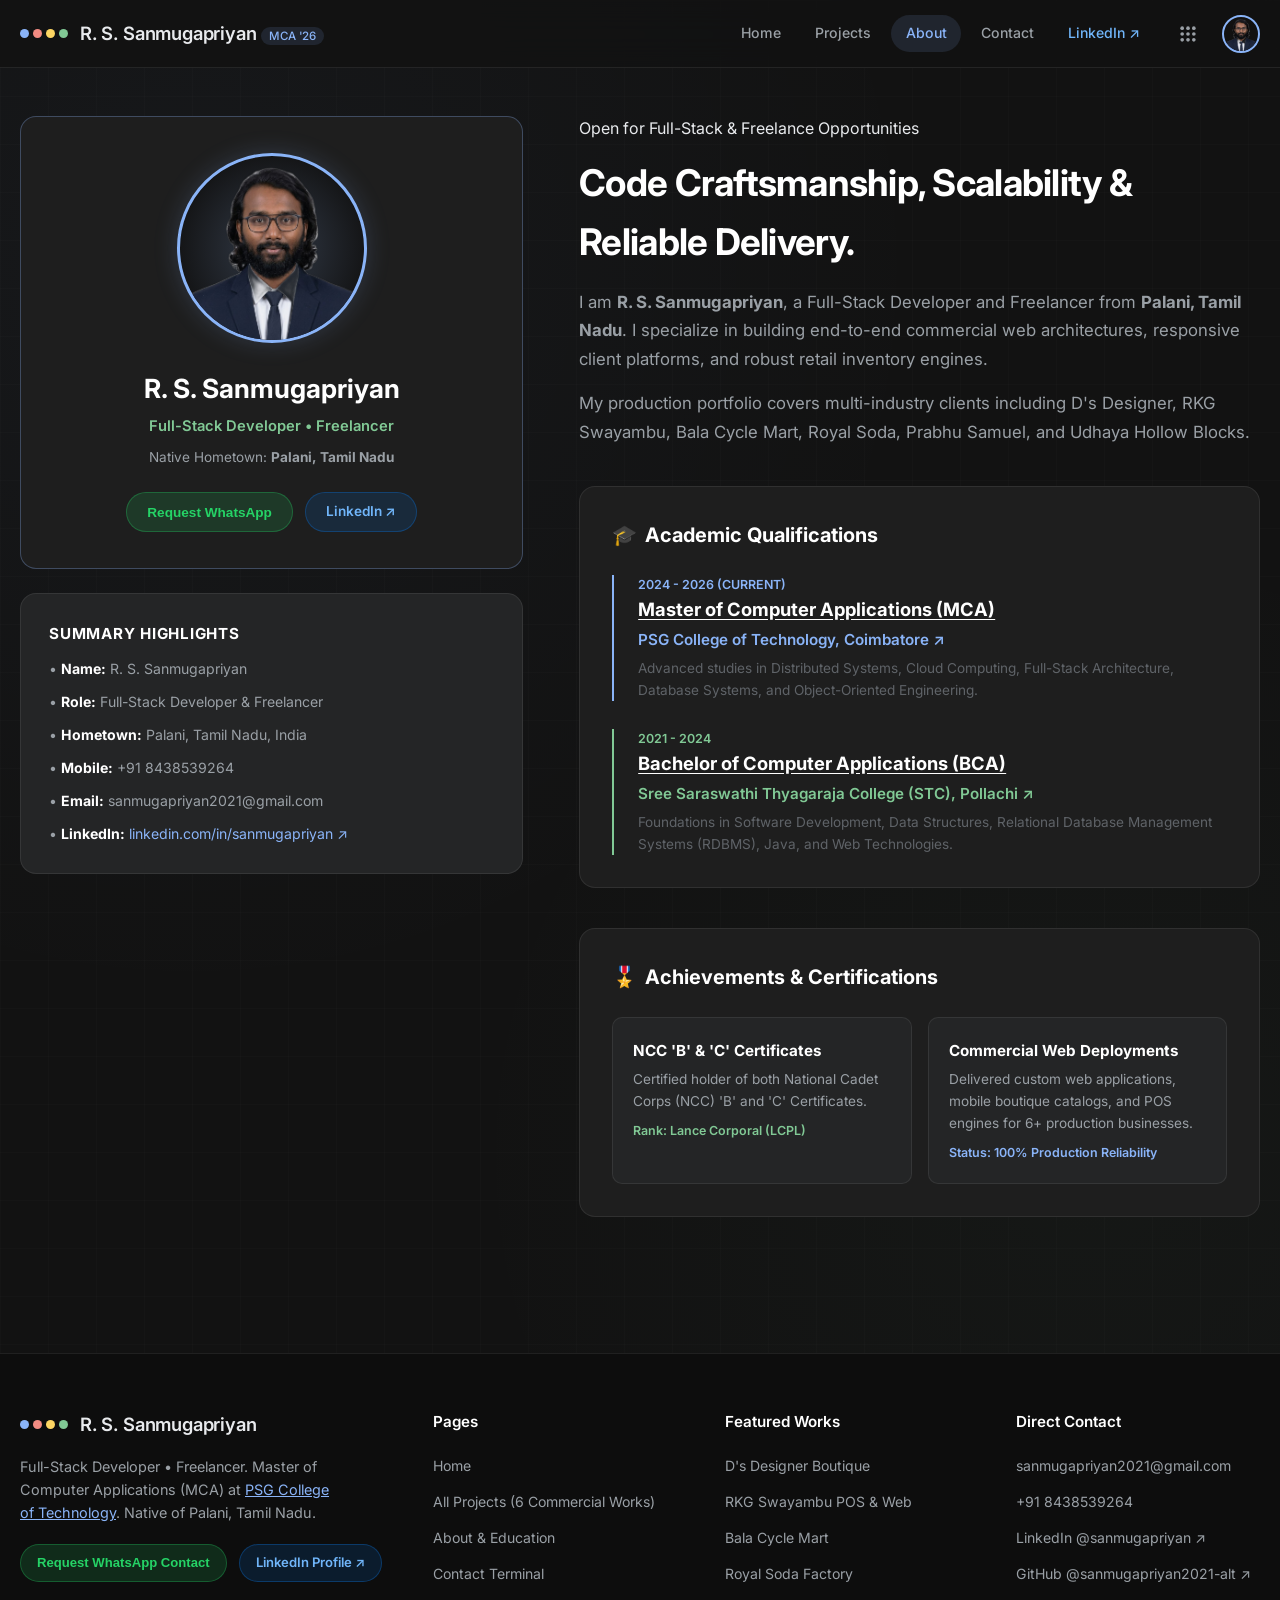
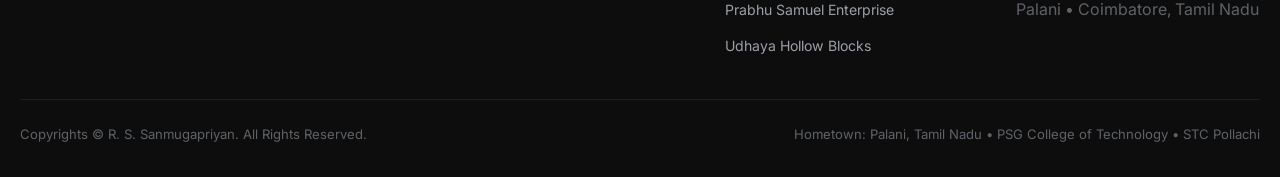
==== about.html @ d4e0b059 "Update footer copyright to: Copyrights © R. S. Sanmugapriyan. All Rights Reserved." ====
<!DOCTYPE html>
<html lang="en">
<head>
  <meta charset="UTF-8">
  <meta name="viewport" content="width=device-width, initial-scale=1.0">
  <title>About R. S. Sanmugapriyan | Full-Stack Developer & Freelancer</title>
  <link rel="preconnect" href="https://fonts.googleapis.com">
  <link rel="preconnect" href="https://fonts.gstatic.com" crossorigin>
  <link href="https://fonts.googleapis.com/css2?family=Google+Sans:wght@400;500;700&family=Inter:wght@300;400;500;600;700&family=JetBrains+Mono:wght@400;500;600&display=swap" rel="stylesheet">
  <link rel="stylesheet" href="css/style.css">
</head>
<body>

<header class="g-appbar">
  <div class="g-appbar-inner">
    <a href="index.html" class="g-brand">
      <div class="g-dots">
        <span class="g-dot b"></span><span class="g-dot r"></span><span class="g-dot y"></span><span class="g-dot g"></span>
      </div>
      <span>R. S. Sanmugapriyan <span class="g-brand-tag">MCA '26</span></span>
    </a>

    <div class="g-nav-actions">
      <nav class="g-nav-links">
        <a href="index.html" class="g-nav-link ">Home</a>
        <a href="projects.html" class="g-nav-link ">Projects</a>
        <a href="about.html" class="g-nav-link active">About</a>
        <a href="contact.html" class="g-nav-link ">Contact</a>
        <a href="https://www.linkedin.com/in/sanmugapriyan-sowndrapandian-443132261/" target="_blank" class="g-nav-link" style="color: #70b5f9;">LinkedIn ↗</a>
      </nav>

      <!-- Google 9-dots Waffle Menu -->
      <div style="position: relative;">
        <button class="g-waffle-btn" id="waffleBtn" aria-label="Apps Menu">
          <svg width="20" height="20" viewBox="0 0 24 24" fill="currentColor">
            <circle cx="5" cy="5" r="2.2"></circle><circle cx="12" cy="5" r="2.2"></circle><circle cx="19" cy="5" r="2.2"></circle>
            <circle cx="5" cy="12" r="2.2"></circle><circle cx="12" cy="12" r="2.2"></circle><circle cx="19" cy="12" r="2.2"></circle>
            <circle cx="5" cy="19" r="2.2"></circle><circle cx="12" cy="19" r="2.2"></circle><circle cx="19" cy="19" r="2.2"></circle>
          </svg>
        </button>

        <div class="g-waffle-menu" id="waffleMenu">
          <a href="index.html" class="g-app-tile">
            <div class="tile-icon">⚡</div>
            <span>Home</span>
          </a>
          <a href="projects.html" class="g-app-tile">
            <div class="tile-icon">📂</div>
            <span>All Projects</span>
          </a>
          <a href="project-dsdesigner.html" class="g-app-tile">
            <div class="tile-icon">👗</div>
            <span>D's Designer</span>
          </a>
          <a href="project-rkg-swayambu.html" class="g-app-tile">
            <div class="tile-icon">🏬</div>
            <span>RKG Swayambu</span>
          </a>
          <a href="project-bala-cycle.html" class="g-app-tile">
            <div class="tile-icon">🚲</div>
            <span>Bala Cycle</span>
          </a>
          <a href="project-royal-soda.html" class="g-app-tile">
            <div class="tile-icon">🥤</div>
            <span>Royal Soda</span>
          </a>
          <a href="project-prabhu-samuel.html" class="g-app-tile">
            <div class="tile-icon">💼</div>
            <span>Prabhu Samuel</span>
          </a>
          <a href="project-udhaya-hollow-blocks.html" class="g-app-tile">
            <div class="tile-icon">🧱</div>
            <span>Udhaya Blocks</span>
          </a>
          <a href="about.html" class="g-app-tile">
            <div class="tile-icon">🎓</div>
            <span>About</span>
          </a>
        </div>
      </div>

      <a href="about.html" class="g-appbar-avatar" title="View R. S. Sanmugapriyan">
        <img src="assets/profile_nobg.png" alt="R. S. Sanmugapriyan Avatar">
      </a>
    </div>
  </div>
</header>


<section class="g-section" style="padding-top: 3rem;">
  <div style="display: grid; grid-template-columns: 0.85fr 1.15fr; gap: 3.5rem; align-items: start;">
    <!-- Identity Profile Card -->
    <div style="display: flex; flex-direction: column; gap: 1.5rem;">
      <div class="g-card" style="padding: 2.25rem; text-align: center; border-color: rgba(138, 180, 248, 0.3);">
        <div style="width: 190px; height: 190px; margin: 0 auto 1.5rem; border-radius: 50%; overflow: hidden; border: 3px solid var(--g-blue); box-shadow: var(--shadow-glow); background: radial-gradient(circle, rgba(138,180,248,0.2) 0%, #151618 70%);">
          <img src="assets/profile_nobg.png" alt="R. S. Sanmugapriyan" style="width: 100%; height: 100%; object-fit: cover; object-position: top center;">
        </div>

        <h1 style="font-size: 1.65rem; color: #fff; font-weight: 700;">R. S. Sanmugapriyan</h1>
        <div style="color: var(--g-green); font-size: 0.92rem; font-weight: 600; margin-top: 0.35rem;">
          Full-Stack Developer &bull; Freelancer
        </div>
        <div style="color: var(--g-text-secondary); font-size: 0.85rem; margin-top: 0.5rem;">
          Native Hometown: <strong>Palani, Tamil Nadu</strong>
        </div>

        <div style="display: flex; justify-content: center; gap: 0.75rem; margin-top: 1.5rem; flex-wrap: wrap;">
          <button class="g-btn g-btn-whatsapp trigger-wa-access" style="padding: 0.5rem 1.25rem; font-size: 0.85rem;">
            Request WhatsApp
          </button>
          <a href="https://www.linkedin.com/in/sanmugapriyan-sowndrapandian-443132261/" target="_blank" class="g-btn g-btn-linkedin" style="padding: 0.5rem 1.25rem; font-size: 0.85rem;">
            LinkedIn ↗
          </a>
        </div>
      </div>

      <div class="g-card" style="padding: 1.75rem; background: var(--g-surface-elevated);">
        <h3 style="font-size: 0.95rem; color: #fff; margin-bottom: 0.75rem; text-transform: uppercase; letter-spacing: 0.05em;">
          Summary Highlights
        </h3>
        <ul style="list-style: none; display: flex; flex-direction: column; gap: 0.65rem; font-size: 0.88rem; color: var(--g-text-secondary);">
          <li>&bull; <strong style="color: #fff;">Name:</strong> R. S. Sanmugapriyan</li>
          <li>&bull; <strong style="color: #fff;">Role:</strong> Full-Stack Developer &amp; Freelancer</li>
          <li>&bull; <strong style="color: #fff;">Hometown:</strong> Palani, Tamil Nadu, India</li>
          <li>&bull; <strong style="color: #fff;">Mobile:</strong> +91 8438539264</li>
          <li>&bull; <strong style="color: #fff;">Email:</strong> sanmugapriyan2021@gmail.com</li>
          <li>&bull; <strong style="color: #fff;">LinkedIn:</strong> <a href="https://www.linkedin.com/in/sanmugapriyan-sowndrapandian-443132261/" target="_blank" style="color: var(--g-blue);">linkedin.com/in/sanmugapriyan ↗</a></li>
        </ul>
      </div>
    </div>

    <!-- Biography & Academics -->
    <div style="display: flex; flex-direction: column; gap: 2.5rem;">
      <div>
        <div class="g-status-pill">
          <span class="g-open-dot"></span>
          <span>Open for Full-Stack &amp; Freelance Opportunities</span>
        </div>
        <h2 class="g-section-title" style="font-size: 2.3rem; margin-top: 0.75rem;">
          Code Craftsmanship, Scalability &amp; Reliable Delivery.
        </h2>
        <p style="color: var(--g-text-secondary); font-size: 1.05rem; line-height: 1.7; margin-top: 1rem;">
          I am <strong>R. S. Sanmugapriyan</strong>, a Full-Stack Developer and Freelancer from <strong>Palani, Tamil Nadu</strong>. I specialize in building end-to-end commercial web architectures, responsive client platforms, and robust retail inventory engines.
        </p>
        <p style="color: var(--g-text-secondary); font-size: 1.05rem; line-height: 1.7; margin-top: 1rem;">
          My production portfolio covers multi-industry clients including D's Designer, RKG Swayambu, Bala Cycle Mart, Royal Soda, Prabhu Samuel, and Udhaya Hollow Blocks.
        </p>
      </div>

      <!-- Education Timeline with Official Links -->
      <div class="g-card" style="padding: 2rem;">
        <h3 style="font-size: 1.25rem; color: #fff; margin-bottom: 1.5rem; display: flex; align-items: center; gap: 0.5rem;">
          <span>🎓</span> Academic Qualifications
        </h3>

        <div style="display: flex; flex-direction: column; gap: 1.75rem;">
          <!-- PG: PSG Tech -->
          <div style="position: relative; padding-left: 1.5rem; border-left: 2px solid var(--g-blue);">
            <div style="font-size: 0.78rem; color: var(--g-blue); font-weight: 600;">2024 - 2026 (CURRENT)</div>
            <div style="font-size: 1.15rem; color: #fff; font-weight: 700;">
              <a href="https://www.psgtech.edu/" target="_blank" style="color: #fff; text-decoration: underline; text-underline-offset: 3px;">
                Master of Computer Applications (MCA)
              </a>
            </div>
            <div style="color: var(--g-blue); font-size: 0.95rem; font-weight: 600; margin-top: 0.2rem;">
              <a href="https://www.psgtech.edu/" target="_blank" style="color: var(--g-blue);">
                PSG College of Technology, Coimbatore ↗
              </a>
            </div>
            <p style="color: var(--g-text-tertiary); font-size: 0.85rem; margin-top: 0.35rem;">
              Advanced studies in Distributed Systems, Cloud Computing, Full-Stack Architecture, Database Systems, and Object-Oriented Engineering.
            </p>
          </div>

          <!-- UG: STC Pollachi -->
          <div style="position: relative; padding-left: 1.5rem; border-left: 2px solid var(--g-green);">
            <div style="font-size: 0.78rem; color: var(--g-green); font-weight: 600;">2021 - 2024</div>
            <div style="font-size: 1.15rem; color: #fff; font-weight: 700;">
              <a href="https://stc.ac.in/" target="_blank" style="color: #fff; text-decoration: underline; text-underline-offset: 3px;">
                Bachelor of Computer Applications (BCA)
              </a>
            </div>
            <div style="color: var(--g-green); font-size: 0.95rem; font-weight: 600; margin-top: 0.2rem;">
              <a href="https://stc.ac.in/" target="_blank" style="color: var(--g-green);">
                Sree Saraswathi Thyagaraja College (STC), Pollachi ↗
              </a>
            </div>
            <p style="color: var(--g-text-tertiary); font-size: 0.85rem; margin-top: 0.35rem;">
              Foundations in Software Development, Data Structures, Relational Database Management Systems (RDBMS), Java, and Web Technologies.
            </p>
          </div>
        </div>
      </div>

      <!-- Achievements & Certifications (NCC Placed Here Only as LCPL) -->
      <div class="g-card" style="padding: 2rem;">
        <h3 style="font-size: 1.25rem; color: #fff; margin-bottom: 1.5rem; display: flex; align-items: center; gap: 0.5rem;">
          <span>🎖️</span> Achievements &amp; Certifications
        </h3>

        <div style="display: grid; grid-template-columns: repeat(auto-fit, minmax(240px, 1fr)); gap: 1rem;">
          <div style="background: var(--g-surface-elevated); padding: 1.25rem; border-radius: var(--radius-sm); border: 1px solid var(--g-border);">
            <strong style="color: #fff; font-size: 0.95rem;">NCC 'B' &amp; 'C' Certificates</strong>
            <p style="color: var(--g-text-secondary); font-size: 0.85rem; margin-top: 0.35rem;">
              Certified holder of both National Cadet Corps (NCC) 'B' and 'C' Certificates.
            </p>
            <div style="margin-top: 0.5rem; font-size: 0.78rem; color: var(--g-green); font-weight: 600;">
              Rank: Lance Corporal (LCPL)
            </div>
          </div>

          <div style="background: var(--g-surface-elevated); padding: 1.25rem; border-radius: var(--radius-sm); border: 1px solid var(--g-border);">
            <strong style="color: #fff; font-size: 0.95rem;">Commercial Web Deployments</strong>
            <p style="color: var(--g-text-secondary); font-size: 0.85rem; margin-top: 0.35rem;">
              Delivered custom web applications, mobile boutique catalogs, and POS engines for 6+ production businesses.
            </p>
            <div style="margin-top: 0.5rem; font-size: 0.78rem; color: var(--g-blue); font-weight: 600;">
              Status: 100% Production Reliability
            </div>
          </div>
        </div>
      </div>
    </div>
  </div>
</section>

<footer class="g-footer">
  <div class="g-footer-inner">
    <div class="g-footer-col">
      <div class="g-brand" style="margin-bottom: 1rem;">
        <div class="g-dots">
          <span class="g-dot b"></span><span class="g-dot r"></span><span class="g-dot y"></span><span class="g-dot g"></span>
        </div>
        <span>R. S. Sanmugapriyan</span>
      </div>
      <p style="color: var(--g-text-secondary); font-size: 0.9rem; line-height: 1.6; max-width: 320px;">
        Full-Stack Developer &bull; Freelancer. Master of Computer Applications (MCA) at <a href="https://www.psgtech.edu/" target="_blank" style="color: var(--g-blue); text-decoration: underline;">PSG College of Technology</a>. Native of Palani, Tamil Nadu.
      </p>
      <div style="margin-top: 1.25rem; display: flex; gap: 0.75rem; flex-wrap: wrap;">
        <button class="g-btn g-btn-whatsapp trigger-wa-access" style="padding: 0.45rem 1rem; font-size: 0.82rem;">
          Request WhatsApp Contact
        </button>
        <a href="https://www.linkedin.com/in/sanmugapriyan-sowndrapandian-443132261/" target="_blank" class="g-btn g-btn-linkedin" style="padding: 0.45rem 1rem; font-size: 0.82rem;">
          LinkedIn Profile ↗
        </a>
      </div>
    </div>

    <div class="g-footer-col">
      <h4>Pages</h4>
      <ul class="g-footer-links">
        <li><a href="index.html">Home</a></li>
        <li><a href="projects.html">All Projects (6 Commercial Works)</a></li>
        <li><a href="about.html">About & Education</a></li>
        <li><a href="contact.html">Contact Terminal</a></li>
      </ul>
    </div>

    <div class="g-footer-col">
      <h4>Featured Works</h4>
      <ul class="g-footer-links">
        <li><a href="project-dsdesigner.html">D's Designer Boutique</a></li>
        <li><a href="project-rkg-swayambu.html">RKG Swayambu POS & Web</a></li>
        <li><a href="project-bala-cycle.html">Bala Cycle Mart</a></li>
        <li><a href="project-royal-soda.html">Royal Soda Factory</a></li>
        <li><a href="project-prabhu-samuel.html">Prabhu Samuel Enterprise</a></li>
        <li><a href="project-udhaya-hollow-blocks.html">Udhaya Hollow Blocks</a></li>
      </ul>
    </div>

    <div class="g-footer-col">
      <h4>Direct Contact</h4>
      <ul class="g-footer-links">
        <li><a href="mailto:sanmugapriyan2021@gmail.com">sanmugapriyan2021@gmail.com</a></li>
        <li><a href="tel:+918438539264">+91 8438539264</a></li>
        <li><a href="https://www.linkedin.com/in/sanmugapriyan-sowndrapandian-443132261/" target="_blank">LinkedIn @sanmugapriyan ↗</a></li>
        <li><a href="https://github.com/sanmugapriyan2021-alt" target="_blank">GitHub @sanmugapriyan2021-alt ↗</a></li>
        <li><span style="color: var(--g-text-tertiary);">Palani &bull; Coimbatore, Tamil Nadu</span></li>
      </ul>
    </div>
  </div>

  <div class="g-footer-bottom">
    <span>Copyrights &copy; R. S. Sanmugapriyan. All Rights Reserved.</span>
    <span>Hometown: Palani, Tamil Nadu &bull; PSG College of Technology &bull; STC Pollachi</span>
  </div>
</footer>

<!-- GATED WHATSAPP ACCESS MODAL -->
<div class="g-modal-overlay" id="waModal">
  <div class="g-modal-box">
    <button class="g-modal-close" id="closeWaModal">&times;</button>
    <div id="waFormState">
      <div style="display: flex; align-items: center; gap: 0.75rem; margin-bottom: 1rem;">
        <span style="font-size: 2rem;">🔒</span>
        <div>
          <h3 style="color: #fff; font-size: 1.25rem;">Request WhatsApp Access</h3>
          <p style="color: var(--g-text-secondary); font-size: 0.85rem;">To protect against automated scrapers, please enter your details to connect directly with R. S. Sanmugapriyan:</p>
        </div>
      </div>
      <form id="waAccessForm" style="display: flex; flex-direction: column; gap: 1rem; margin-top: 1rem;">
        <div>
          <label style="display: block; font-size: 0.8rem; color: var(--g-text-secondary); margin-bottom: 0.35rem;">YOUR NAME</label>
          <input type="text" id="waReqName" required placeholder="e.g. Anand Kumar" style="width: 100%; background: var(--g-surface-elevated); border: 1px solid var(--g-border); border-radius: var(--radius-sm); padding: 0.65rem 0.9rem; color: #fff; outline: none;">
        </div>
        <div>
          <label style="display: block; font-size: 0.8rem; color: var(--g-text-secondary); margin-bottom: 0.35rem;">COMPANY / ORGANIZATION</label>
          <input type="text" id="waReqOrg" required placeholder="e.g. Client / Recruiter" style="width: 100%; background: var(--g-surface-elevated); border: 1px solid var(--g-border); border-radius: var(--radius-sm); padding: 0.65rem 0.9rem; color: #fff; outline: none;">
        </div>
        <div>
          <label style="display: block; font-size: 0.8rem; color: var(--g-text-secondary); margin-bottom: 0.35rem;">PROJECT PURPOSE</label>
          <textarea id="waReqPurpose" rows="3" required placeholder="Briefly describe what you'd like to discuss..." style="width: 100%; background: var(--g-surface-elevated); border: 1px solid var(--g-border); border-radius: var(--radius-sm); padding: 0.65rem 0.9rem; color: #fff; outline: none;"></textarea>
        </div>
        <button type="submit" class="g-btn g-btn-whatsapp" style="justify-content: center; padding: 0.8rem;">
          Submit &amp; Open WhatsApp (+91 8438539264)
        </button>
      </form>
    </div>

    <div id="waSuccessState" style="display: none; text-align: center; padding: 1rem 0;">
      <div style="font-size: 3rem; margin-bottom: 0.75rem;">✅</div>
      <h3 style="color: #fff; font-size: 1.35rem; margin-bottom: 0.5rem;">Access Approved</h3>
      <p style="color: var(--g-text-secondary); font-size: 0.92rem; margin-bottom: 1.5rem;">
        You can now chat directly with <strong>R. S. Sanmugapriyan</strong> (+91 8438539264).
      </p>
      <a href="#" id="waDirectLink" target="_blank" class="g-btn g-btn-whatsapp" style="padding: 0.85rem 1.75rem; font-size: 0.95rem;">
        Open Direct WhatsApp Chat ↗
      </a>
    </div>
  </div>
</div>


<script src="js/main.js"></script>
</body>
</html>
---- css/style.css ----
/* Google Modern Cyber-Dark System for R. S. Sanmugapriyan */
:root {
  --g-bg: #121212;
  --g-surface: #1e1e1e;
  --g-surface-elevated: #242526;
  --g-surface-hover: #2d2e30;
  --g-surface-active: #35373a;
  --g-border: rgba(255, 255, 255, 0.08);
  --g-border-light: rgba(255, 255, 255, 0.14);
  --g-border-focus: #8ab4f8;
  
  --g-blue: #8ab4f8;
  --g-blue-container: rgba(138, 180, 248, 0.12);
  --g-green: #81c995;
  --g-green-container: rgba(129, 201, 149, 0.12);
  --g-yellow: #fdd663;
  --g-yellow-container: rgba(253, 214, 99, 0.12);
  --g-red: #f28b82;
  --g-red-container: rgba(242, 139, 130, 0.12);
  --g-cyan: #22d3ee;
  
  --g-text-primary: #e8eaed;
  --g-text-secondary: #9aa0a6;
  --g-text-tertiary: #5f6368;
  
  --font-sans: 'Google Sans', 'Inter', -apple-system, BlinkMacSystemFont, 'Segoe UI', Roboto, sans-serif;
  --font-mono: 'JetBrains Mono', 'Roboto Mono', monospace;
  
  --radius-xs: 6px;
  --radius-sm: 10px;
  --radius-md: 16px;
  --radius-lg: 24px;
  --radius-full: 9999px;
  
  --shadow-1: 0 1px 3px rgba(0, 0, 0, 0.4);
  --shadow-2: 0 4px 12px rgba(0, 0, 0, 0.5);
  --shadow-3: 0 12px 28px rgba(0, 0, 0, 0.6);
  --shadow-glow: 0 0 25px rgba(138, 180, 248, 0.18);
}

*, *::before, *::after {
  box-sizing: border-box;
  margin: 0;
  padding: 0;
}

html, body {
  width: 100%;
  max-width: 100vw;
  overflow-x: hidden;
  scroll-behavior: smooth;
  font-family: var(--font-sans);
  background-color: var(--g-bg);
  color: var(--g-text-primary);
  font-size: 16px;
  line-height: 1.6;
  -webkit-font-smoothing: antialiased;
}

body {
  min-height: 100vh;
  position: relative;
  background-image: 
    radial-gradient(circle at 15% 15%, rgba(138, 180, 248, 0.04) 0%, transparent 40%),
    radial-gradient(circle at 85% 65%, rgba(129, 201, 149, 0.03) 0%, transparent 40%),
    linear-gradient(rgba(255, 255, 255, 0.012) 1px, transparent 1px),
    linear-gradient(90deg, rgba(255, 255, 255, 0.012) 1px, transparent 1px);
  background-size: 100% 100%, 100% 100%, 48px 48px, 48px 48px;
}

a {
  color: inherit;
  text-decoration: none;
}

img {
  max-width: 100%;
  display: block;
}

/* APPBAR */
.g-appbar {
  position: sticky;
  top: 0;
  z-index: 1000;
  background-color: rgba(18, 18, 18, 0.9);
  backdrop-filter: blur(16px);
  -webkit-backdrop-filter: blur(16px);
  border-bottom: 1px solid var(--g-border);
  width: 100%;
}

.g-appbar-inner {
  max-width: 1320px;
  margin: 0 auto;
  padding: 0.85rem 1.25rem;
  display: flex;
  align-items: center;
  justify-content: space-between;
  gap: 1rem;
}

.g-brand {
  display: flex;
  align-items: center;
  gap: 0.75rem;
  font-weight: 600;
  font-size: 1.15rem;
  letter-spacing: -0.01em;
  white-space: nowrap;
}

.g-dots {
  display: flex;
  align-items: center;
  gap: 4px;
}

.g-dot {
  width: 9px;
  height: 9px;
  border-radius: 50%;
}
.g-dot.b { background-color: var(--g-blue); }
.g-dot.r { background-color: var(--g-red); }
.g-dot.y { background-color: var(--g-yellow); }
.g-dot.g { background-color: var(--g-green); }

.g-brand-tag {
  font-size: 0.72rem;
  padding: 2px 8px;
  border-radius: var(--radius-full);
  background-color: var(--g-blue-container);
  color: var(--g-blue);
  font-weight: 500;
}

.g-nav-actions {
  display: flex;
  align-items: center;
  gap: 0.85rem;
}

.g-nav-links {
  display: flex;
  align-items: center;
  gap: 0.35rem;
}

.g-nav-link {
  font-size: 0.88rem;
  font-weight: 500;
  color: var(--g-text-secondary);
  padding: 0.45rem 0.9rem;
  border-radius: var(--radius-full);
  transition: all 0.2s ease;
}

.g-nav-link:hover, .g-nav-link.active {
  color: var(--g-text-primary);
  background-color: var(--g-surface-hover);
}

.g-nav-link.active {
  color: var(--g-blue);
  background-color: var(--g-blue-container);
}

.g-waffle-btn {
  width: 40px;
  height: 40px;
  border-radius: 50%;
  display: flex;
  align-items: center;
  justify-content: center;
  background: transparent;
  border: none;
  color: var(--g-text-secondary);
  cursor: pointer;
  transition: all 0.2s ease;
}

.g-waffle-btn:hover {
  background-color: var(--g-surface-hover);
  color: var(--g-text-primary);
}

.g-waffle-menu {
  position: absolute;
  top: 54px;
  right: 0;
  width: 320px;
  max-width: 90vw;
  background: var(--g-surface-elevated);
  border: 1px solid var(--g-border-light);
  border-radius: var(--radius-md);
  padding: 1.25rem;
  box-shadow: var(--shadow-3);
  display: none;
  grid-template-columns: repeat(3, 1fr);
  gap: 0.75rem;
  z-index: 1050;
  backdrop-filter: blur(20px);
}

.g-waffle-menu.show {
  display: grid;
}

.g-app-tile {
  display: flex;
  flex-direction: column;
  align-items: center;
  justify-content: center;
  padding: 0.75rem 0.35rem;
  border-radius: var(--radius-sm);
  gap: 0.45rem;
  text-align: center;
  color: var(--g-text-primary);
  font-size: 0.75rem;
  font-weight: 500;
  transition: all 0.2s ease;
}

.g-app-tile:hover {
  background-color: var(--g-surface-hover);
}

.g-app-tile .tile-icon {
  width: 38px;
  height: 38px;
  border-radius: 12px;
  display: flex;
  align-items: center;
  justify-content: center;
  font-size: 1.2rem;
  background: var(--g-surface);
}

.g-appbar-avatar {
  width: 38px;
  height: 38px;
  border-radius: 50%;
  overflow: hidden;
  border: 2px solid var(--g-blue);
  display: block;
}

.g-appbar-avatar img {
  width: 100%;
  height: 100%;
  object-fit: cover;
  object-position: top center;
}

/* HERO SECTION */
.g-hero {
  max-width: 1320px;
  margin: 0 auto;
  padding: 4rem 1.25rem 3.5rem;
  width: 100%;
}

.g-hero-grid {
  display: grid;
  grid-template-columns: 1.15fr 0.85fr;
  align-items: center;
  gap: 3.5rem;
}

.g-hero-content {
  display: flex;
  flex-direction: column;
  gap: 1.4rem;
}

.g-hero-title {
  font-size: 3.4rem;
  font-weight: 700;
  line-height: 1.15;
  letter-spacing: -0.03em;
  color: #fff;
}

.g-hero-title span.blue {
  background: linear-gradient(135deg, #8ab4f8, #c084fc);
  -webkit-background-clip: text;
  -webkit-text-fill-color: transparent;
}

.g-hero-desc {
  font-size: 1.12rem;
  color: var(--g-text-secondary);
  line-height: 1.65;
  max-width: 620px;
}

.g-hero-desc a.edu-link {
  color: var(--g-blue);
  font-weight: 600;
  text-decoration: underline;
  text-underline-offset: 3px;
  transition: color 0.2s ease;
}

.g-hero-desc a.edu-link:hover {
  color: #a8c7fa;
}

.g-hero-actions {
  display: flex;
  flex-wrap: wrap;
  align-items: center;
  gap: 0.85rem;
}

.g-btn {
  display: inline-flex;
  align-items: center;
  gap: 0.6rem;
  padding: 0.75rem 1.35rem;
  border-radius: var(--radius-full);
  font-size: 0.92rem;
  font-weight: 600;
  cursor: pointer;
  transition: all 0.25s ease;
  border: 1px solid transparent;
  white-space: nowrap;
}

.g-btn-primary {
  background: var(--g-blue);
  color: #121212;
  box-shadow: 0 4px 14px rgba(138, 180, 248, 0.3);
}

.g-btn-primary:hover {
  background: #a8c7fa;
  transform: translateY(-2px);
}

.g-btn-tonal {
  background: var(--g-surface-elevated);
  color: var(--g-text-primary);
  border-color: var(--g-border);
}

.g-btn-tonal:hover {
  background: var(--g-surface-hover);
  border-color: var(--g-border-light);
  transform: translateY(-2px);
}

.g-btn-whatsapp {
  background: rgba(37, 211, 102, 0.15);
  color: #25d366;
  border-color: rgba(37, 211, 102, 0.3);
}

.g-btn-whatsapp:hover {
  background: rgba(37, 211, 102, 0.25);
  border-color: #25d366;
  transform: translateY(-2px);
}

.g-btn-linkedin {
  background: rgba(10, 102, 194, 0.18);
  color: #70b5f9;
  border-color: rgba(10, 102, 194, 0.4);
}

.g-btn-linkedin:hover {
  background: rgba(10, 102, 194, 0.3);
  transform: translateY(-2px);
}

.g-hero-badges {
  display: flex;
  flex-wrap: wrap;
  align-items: center;
  gap: 1.75rem;
  padding-top: 1rem;
  border-top: 1px solid var(--g-border);
}

.g-hero-badge-num {
  font-size: 1.35rem;
  font-weight: 700;
  color: #fff;
}

.g-hero-badge-label {
  font-size: 0.78rem;
  color: var(--g-text-secondary);
}

/* 3D AVATAR CARD & STAGE */
.g-avatar-stage {
  perspective: 1200px;
  display: flex;
  flex-direction: column;
  align-items: center;
  width: 100%;
}

.g-avatar-card {
  width: 320px;
  height: 400px;
  position: relative;
  transform-style: preserve-3d;
  cursor: pointer;
  border-radius: var(--radius-lg);
  box-shadow: var(--shadow-3), var(--shadow-glow);
  transition: transform 0.65s cubic-bezier(0.4, 0.2, 0.2, 1);
}

.g-avatar-card.locked-flip {
  transform: rotateY(180deg) !important;
}

.g-avatar-face {
  position: absolute;
  width: 100%;
  height: 100%;
  backface-visibility: hidden;
  -webkit-backface-visibility: hidden;
  border-radius: var(--radius-lg);
  overflow: hidden;
}

/* Front Face */
.g-avatar-front {
  background: radial-gradient(circle at 50% 30%, rgba(138, 180, 248, 0.18) 0%, #151618 70%);
  border: 1px solid rgba(138, 180, 248, 0.35);
  display: flex;
  align-items: flex-end;
  justify-content: center;
}

.g-avatar-img {
  width: 100%;
  height: 100%;
  object-fit: cover;
  object-position: top center;
  filter: drop-shadow(0 15px 25px rgba(0, 0, 0, 0.85));
}

.g-avatar-hint {
  position: absolute;
  bottom: 12px;
  background: rgba(0, 0, 0, 0.7);
  backdrop-filter: blur(8px);
  padding: 4px 12px;
  border-radius: var(--radius-full);
  font-size: 0.75rem;
  color: var(--g-blue);
  border: 1px solid rgba(138, 180, 248, 0.3);
  display: flex;
  align-items: center;
  gap: 0.4rem;
}

/* Back Face */
.g-avatar-back {
  transform: rotateY(180deg);
  background: linear-gradient(145deg, #18191c, #0d0e10);
  border: 1px solid rgba(129, 201, 149, 0.35);
  padding: 2rem 1.6rem;
  display: flex;
  flex-direction: column;
  justify-content: space-between;
}

.g-badge-chip-row {
  display: flex;
  align-items: center;
  justify-content: space-between;
}

.g-badge-chip {
  width: 44px;
  height: 32px;
  border-radius: 6px;
  background: linear-gradient(135deg, #fdd663, #d4a726);
  border: 1px solid rgba(255, 255, 255, 0.4);
}

.g-badge-body {
  text-align: center;
  margin: 1.25rem 0;
}

.g-badge-name {
  font-size: 1.3rem;
  font-weight: 700;
  color: #fff;
  letter-spacing: -0.01em;
}

.g-badge-role {
  font-size: 0.86rem;
  color: var(--g-green);
  font-weight: 600;
  margin-top: 0.25rem;
}

.g-badge-meta {
  font-size: 0.82rem;
  color: var(--g-text-secondary);
  line-height: 1.6;
  margin-top: 1rem;
  border-top: 1px solid var(--g-border);
  padding-top: 0.85rem;
}

.g-badge-meta strong {
  color: #fff;
}

.g-badge-footer {
  display: flex;
  align-items: center;
  justify-content: space-between;
  border-top: 1px solid var(--g-border);
  padding-top: 0.75rem;
  font-size: 0.72rem;
  color: var(--g-text-tertiary);
  font-family: var(--font-mono);
}

/* Open for work status below profile */
.g-open-pill {
  margin-top: 1.25rem;
  display: inline-flex;
  align-items: center;
  gap: 0.6rem;
  padding: 0.4rem 1.1rem;
  border-radius: var(--radius-full);
  background-color: var(--g-surface-elevated);
  border: 1px solid rgba(129, 201, 149, 0.4);
  font-size: 0.85rem;
  font-weight: 600;
  color: var(--g-green);
  box-shadow: 0 0 15px rgba(129, 201, 149, 0.15);
}

.g-open-dot {
  width: 9px;
  height: 9px;
  border-radius: 50%;
  background-color: var(--g-green);
  box-shadow: 0 0 8px var(--g-green);
  animation: pulseDot 2s infinite ease-in-out;
}

@keyframes pulseDot {
  0%, 100% { opacity: 1; transform: scale(1); }
  50% { opacity: 0.4; transform: scale(0.85); }
}

/* SECTION SYSTEMS */
.g-section {
  max-width: 1320px;
  margin: 0 auto;
  padding: 4.5rem 1.25rem;
  width: 100%;
}

.g-section-header {
  margin-bottom: 2.75rem;
}

.g-section-pill {
  font-size: 0.8rem;
  font-weight: 600;
  text-transform: uppercase;
  letter-spacing: 0.08em;
  color: var(--g-blue);
  display: flex;
  align-items: center;
  gap: 0.5rem;
  margin-bottom: 0.5rem;
}

.g-section-title {
  font-size: 2.2rem;
  font-weight: 700;
  letter-spacing: -0.02em;
  color: #fff;
}

.g-section-subtitle {
  color: var(--g-text-secondary);
  font-size: 1.05rem;
  max-width: 650px;
  margin-top: 0.4rem;
}

/* PROJECTS GRID */
.g-projects-grid {
  display: grid;
  grid-template-columns: repeat(auto-fit, minmax(340px, 1fr));
  gap: 1.75rem;
}

.g-card {
  background-color: var(--g-surface);
  border: 1px solid var(--g-border);
  border-radius: var(--radius-md);
  overflow: hidden;
  display: flex;
  flex-direction: column;
  transition: all 0.3s cubic-bezier(0.2, 0.8, 0.2, 1);
}

.g-card:hover {
  transform: translateY(-4px);
  border-color: var(--g-border-focus);
  box-shadow: var(--shadow-2), var(--shadow-glow);
}

.g-card-media {
  height: 200px;
  background-color: var(--g-surface-elevated);
  position: relative;
  overflow: hidden;
  display: flex;
  align-items: center;
  justify-content: center;
}

.g-card-tag {
  position: absolute;
  top: 1rem;
  left: 1rem;
  padding: 0.3rem 0.75rem;
  border-radius: var(--radius-full);
  font-size: 0.75rem;
  font-weight: 600;
  backdrop-filter: blur(8px);
}
.g-card-tag.client { background: rgba(239, 65, 81, 0.25); color: #ff6b7a; border: 1px solid rgba(239, 65, 81, 0.4); }
.g-card-tag.pos { background: rgba(138, 180, 248, 0.25); color: var(--g-blue); border: 1px solid rgba(138, 180, 248, 0.4); }
.g-card-tag.retail { background: rgba(129, 201, 149, 0.25); color: var(--g-green); border: 1px solid rgba(129, 201, 149, 0.4); }
.g-card-tag.beverage { background: rgba(253, 214, 99, 0.25); color: var(--g-yellow); border: 1px solid rgba(253, 214, 99, 0.4); }
.g-card-tag.corp { background: rgba(168, 85, 247, 0.25); color: #c084fc; border: 1px solid rgba(168, 85, 247, 0.4); }
.g-card-tag.const { background: rgba(34, 211, 238, 0.25); color: var(--g-cyan); border: 1px solid rgba(34, 211, 238, 0.4); }

.g-card-body {
  padding: 1.5rem;
  display: flex;
  flex-direction: column;
  flex: 1;
  gap: 1rem;
}

.g-card-title {
  font-size: 1.35rem;
  font-weight: 700;
  color: #fff;
}

.g-card-desc {
  font-size: 0.92rem;
  color: var(--g-text-secondary);
  line-height: 1.55;
  flex: 1;
}

.g-tech-chips {
  display: flex;
  flex-wrap: wrap;
  gap: 0.45rem;
}

.g-chip {
  font-size: 0.75rem;
  padding: 0.25rem 0.65rem;
  border-radius: var(--radius-full);
  background-color: var(--g-surface-elevated);
  border: 1px solid var(--g-border);
  color: var(--g-text-secondary);
}

.g-card-footer {
  padding: 1rem 1.5rem;
  border-top: 1px solid var(--g-border);
  display: flex;
  align-items: center;
  justify-content: space-between;
  background-color: rgba(0, 0, 0, 0.15);
}

.g-link-btn {
  display: inline-flex;
  align-items: center;
  gap: 0.4rem;
  font-size: 0.85rem;
  font-weight: 600;
  color: var(--g-blue);
  transition: all 0.2s ease;
}

.g-link-btn:hover {
  color: #a8c7fa;
  transform: translateX(3px);
}

/* WHATSAPP ACCESS MODAL */
.g-modal-overlay {
  position: fixed;
  top: 0;
  left: 0;
  right: 0;
  bottom: 0;
  background: rgba(0, 0, 0, 0.78);
  backdrop-filter: blur(10px);
  z-index: 2000;
  display: none;
  align-items: center;
  justify-content: center;
  padding: 1.5rem;
}

.g-modal-overlay.open {
  display: flex;
}

.g-modal-box {
  width: 100%;
  max-width: 500px;
  background: var(--g-surface);
  border: 1px solid var(--g-border-light);
  border-radius: var(--radius-lg);
  padding: 2rem;
  box-shadow: var(--shadow-3);
  position: relative;
}

.g-modal-close {
  position: absolute;
  top: 1.25rem;
  right: 1.25rem;
  background: transparent;
  border: none;
  color: var(--g-text-secondary);
  font-size: 1.4rem;
  cursor: pointer;
}

/* FOOTER */
.g-footer {
  border-top: 1px solid var(--g-border);
  background: #0d0d0d;
  padding: 3.5rem 1.25rem 2rem;
  margin-top: 4rem;
  width: 100%;
}

.g-footer-inner {
  max-width: 1320px;
  margin: 0 auto;
  display: grid;
  grid-template-columns: 1.5fr repeat(3, 1fr);
  gap: 3rem;
}

.g-footer-col h4 {
  font-size: 0.95rem;
  font-weight: 600;
  color: #fff;
  margin-bottom: 1.2rem;
}

.g-footer-links {
  list-style: none;
  display: flex;
  flex-direction: column;
  gap: 0.65rem;
}

.g-footer-links a {
  font-size: 0.88rem;
  color: var(--g-text-secondary);
  transition: all 0.2s ease;
}

.g-footer-links a:hover {
  color: var(--g-blue);
  transform: translateX(2px);
}

.g-footer-bottom {
  max-width: 1320px;
  margin: 2.5rem auto 0;
  padding-top: 1.5rem;
  border-top: 1px solid var(--g-border);
  display: flex;
  align-items: center;
  justify-content: space-between;
  font-size: 0.82rem;
  color: var(--g-text-tertiary);
  flex-wrap: wrap;
  gap: 0.75rem;
}

/* RESPONSIVE & ZERO HORIZONTAL SCROLL ENFORCEMENT */
@media (max-width: 968px) {
  .g-hero-grid { grid-template-columns: 1fr; text-align: center; }
  .g-hero-content { align-items: center; }
  .g-hero-title { font-size: 2.6rem; }
  .g-hero-actions { justify-content: center; }
  .g-hero-badges { justify-content: center; }
  .g-nav-links { display: none; }
  .g-footer-inner { grid-template-columns: 1fr; gap: 2rem; }
}
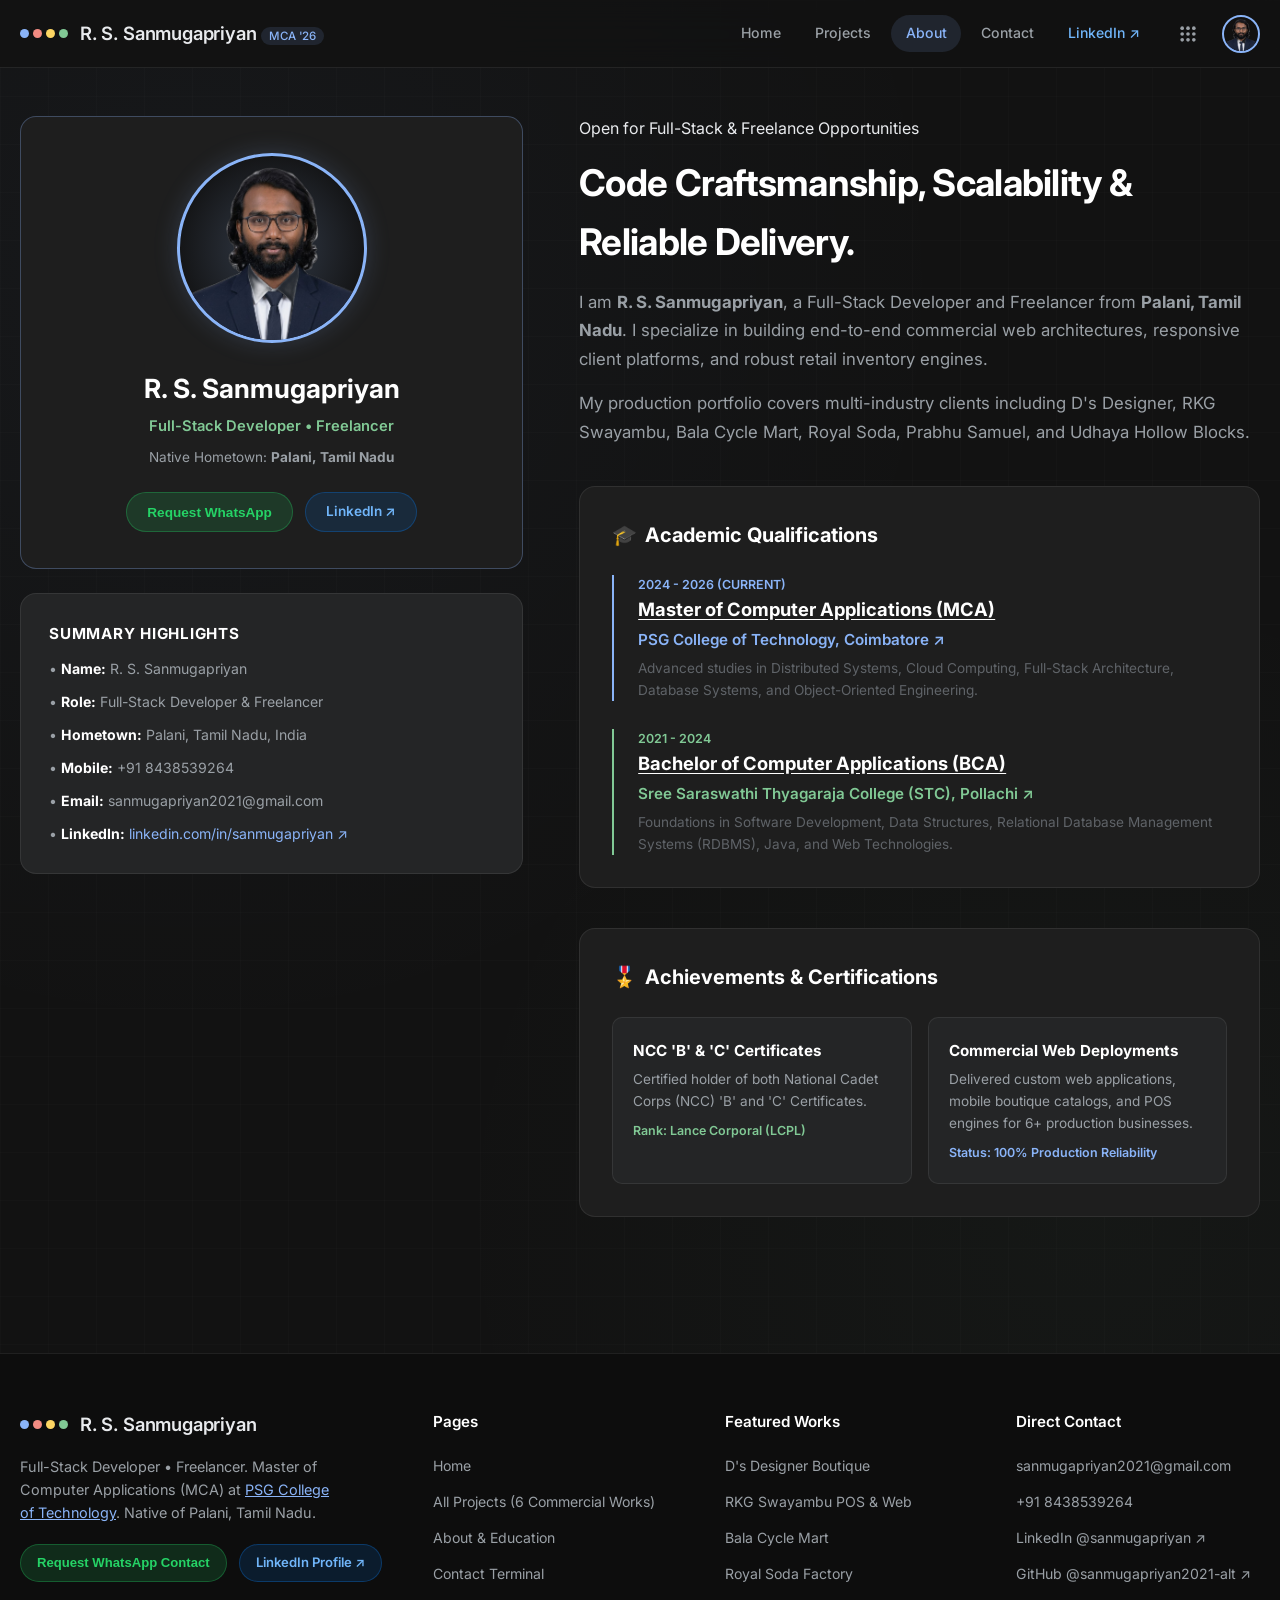
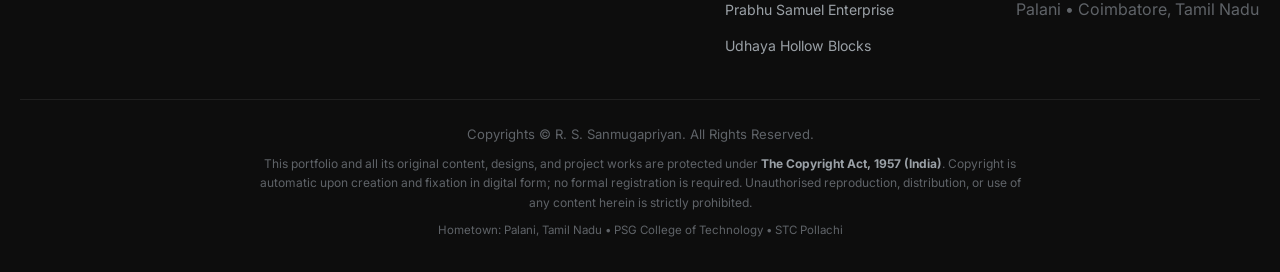
==== commit 2cade19b: "Add Indian Copyright Act 1957 legal notice to footer across all pages" ====
--- a/about.html
+++ b/about.html
@@ -280,9 +280,15 @@
     </div>
   </div>
 
-  <div class="g-footer-bottom">
+  <div class="g-footer-bottom" style="flex-direction: column; gap: 0.6rem; text-align: center;">
     <span>Copyrights &copy; R. S. Sanmugapriyan. All Rights Reserved.</span>
-    <span>Hometown: Palani, Tamil Nadu &bull; PSG College of Technology &bull; STC Pollachi</span>
+    <span style="font-size: 0.75rem; color: var(--g-text-tertiary); max-width: 780px; line-height: 1.6;">
+      This portfolio and all its original content, designs, and project works are protected under
+      <strong style="color: var(--g-text-secondary);">The Copyright Act, 1957 (India)</strong>.
+      Copyright is automatic upon creation and fixation in digital form; no formal registration is required.
+      Unauthorised reproduction, distribution, or use of any content herein is strictly prohibited.
+    </span>
+    <span style="font-size: 0.72rem; color: var(--g-text-tertiary);">Hometown: Palani, Tamil Nadu &bull; PSG College of Technology &bull; STC Pollachi</span>
   </div>
 </footer>
 
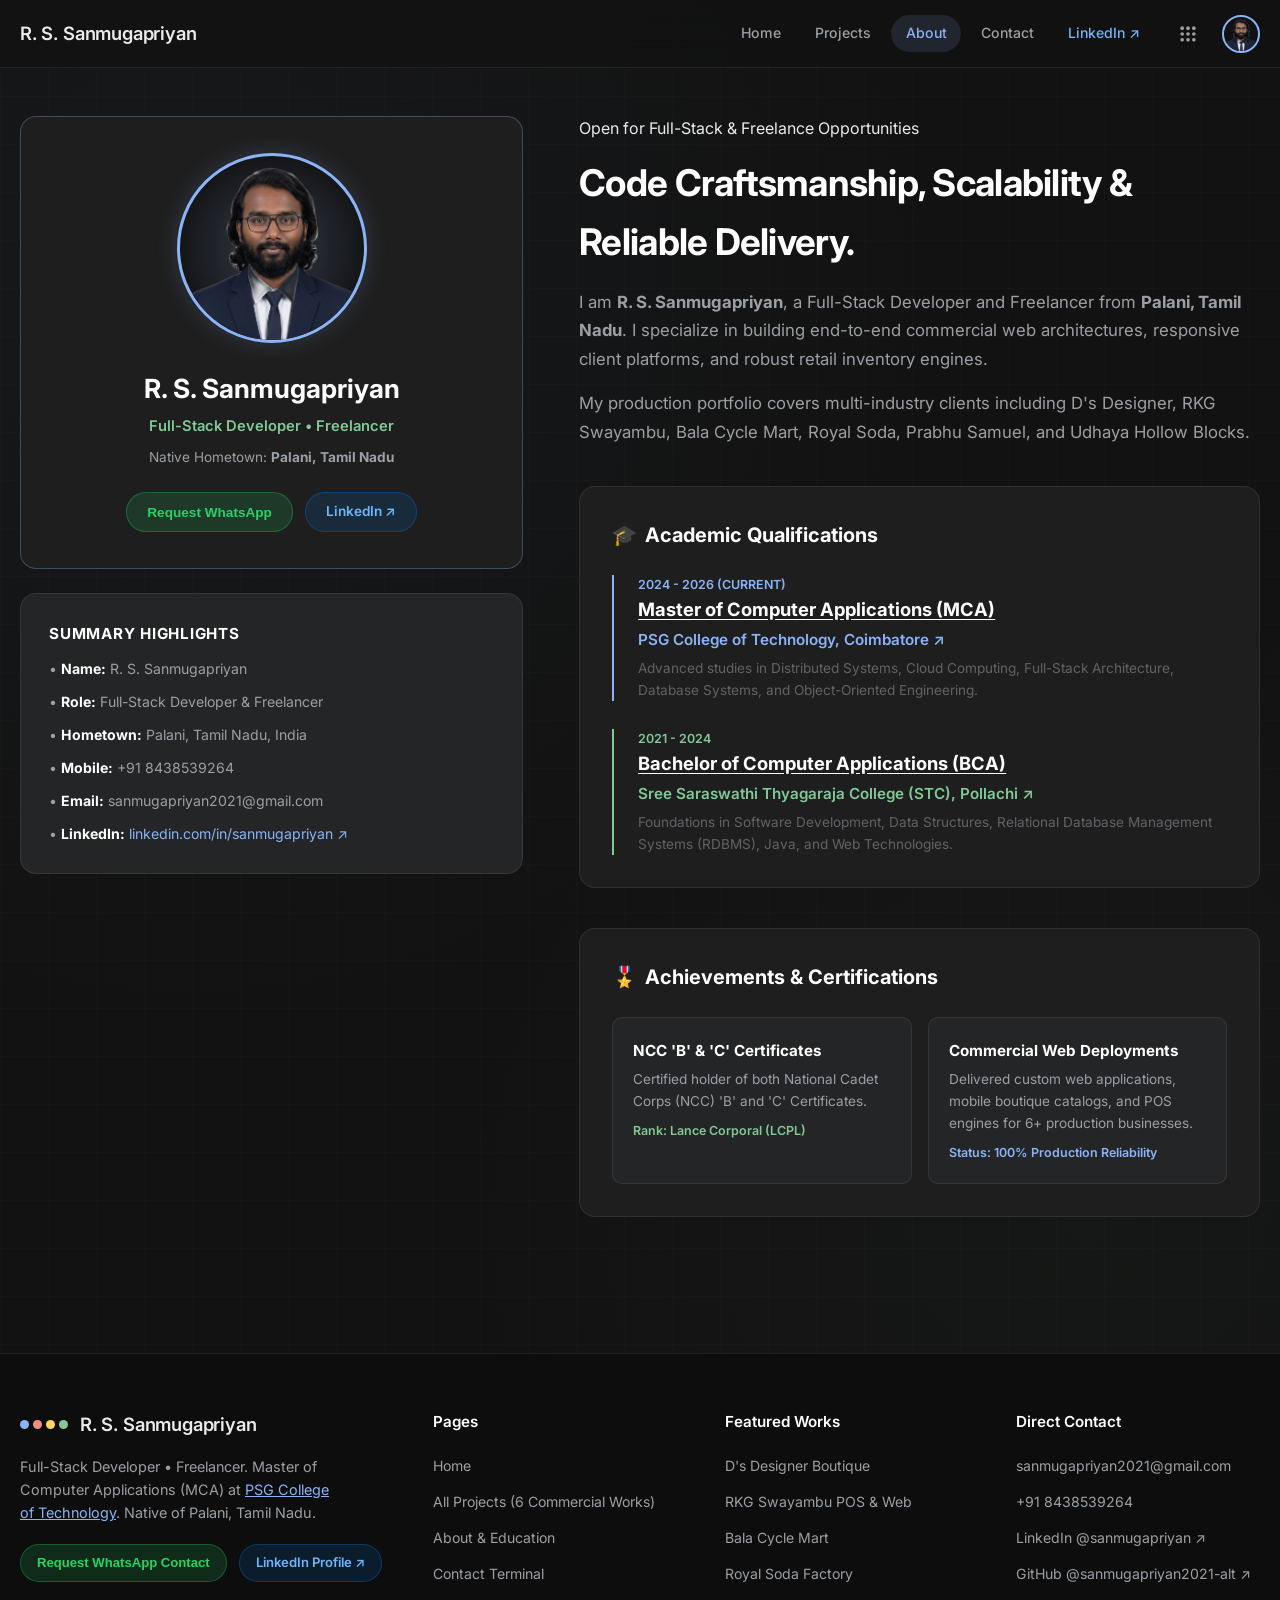
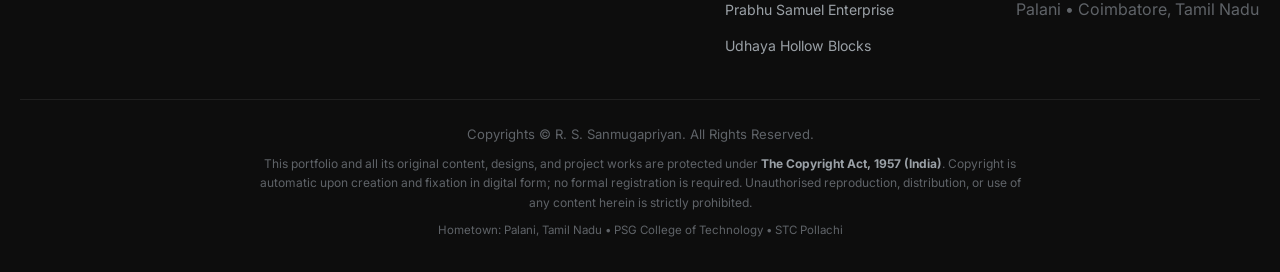
==== commit 94e7cae0: "Initial commit: Professional Portfolio" ====
--- a/about.html
+++ b/about.html
@@ -14,10 +14,8 @@
 <header class="g-appbar">
   <div class="g-appbar-inner">
     <a href="index.html" class="g-brand">
-      <div class="g-dots">
-        <span class="g-dot b"></span><span class="g-dot r"></span><span class="g-dot y"></span><span class="g-dot g"></span>
-      </div>
-      <span>R. S. Sanmugapriyan <span class="g-brand-tag">MCA '26</span></span>
+
+      <span>R. S. Sanmugapriyan</span>
     </a>
 
     <div class="g-nav-actions">
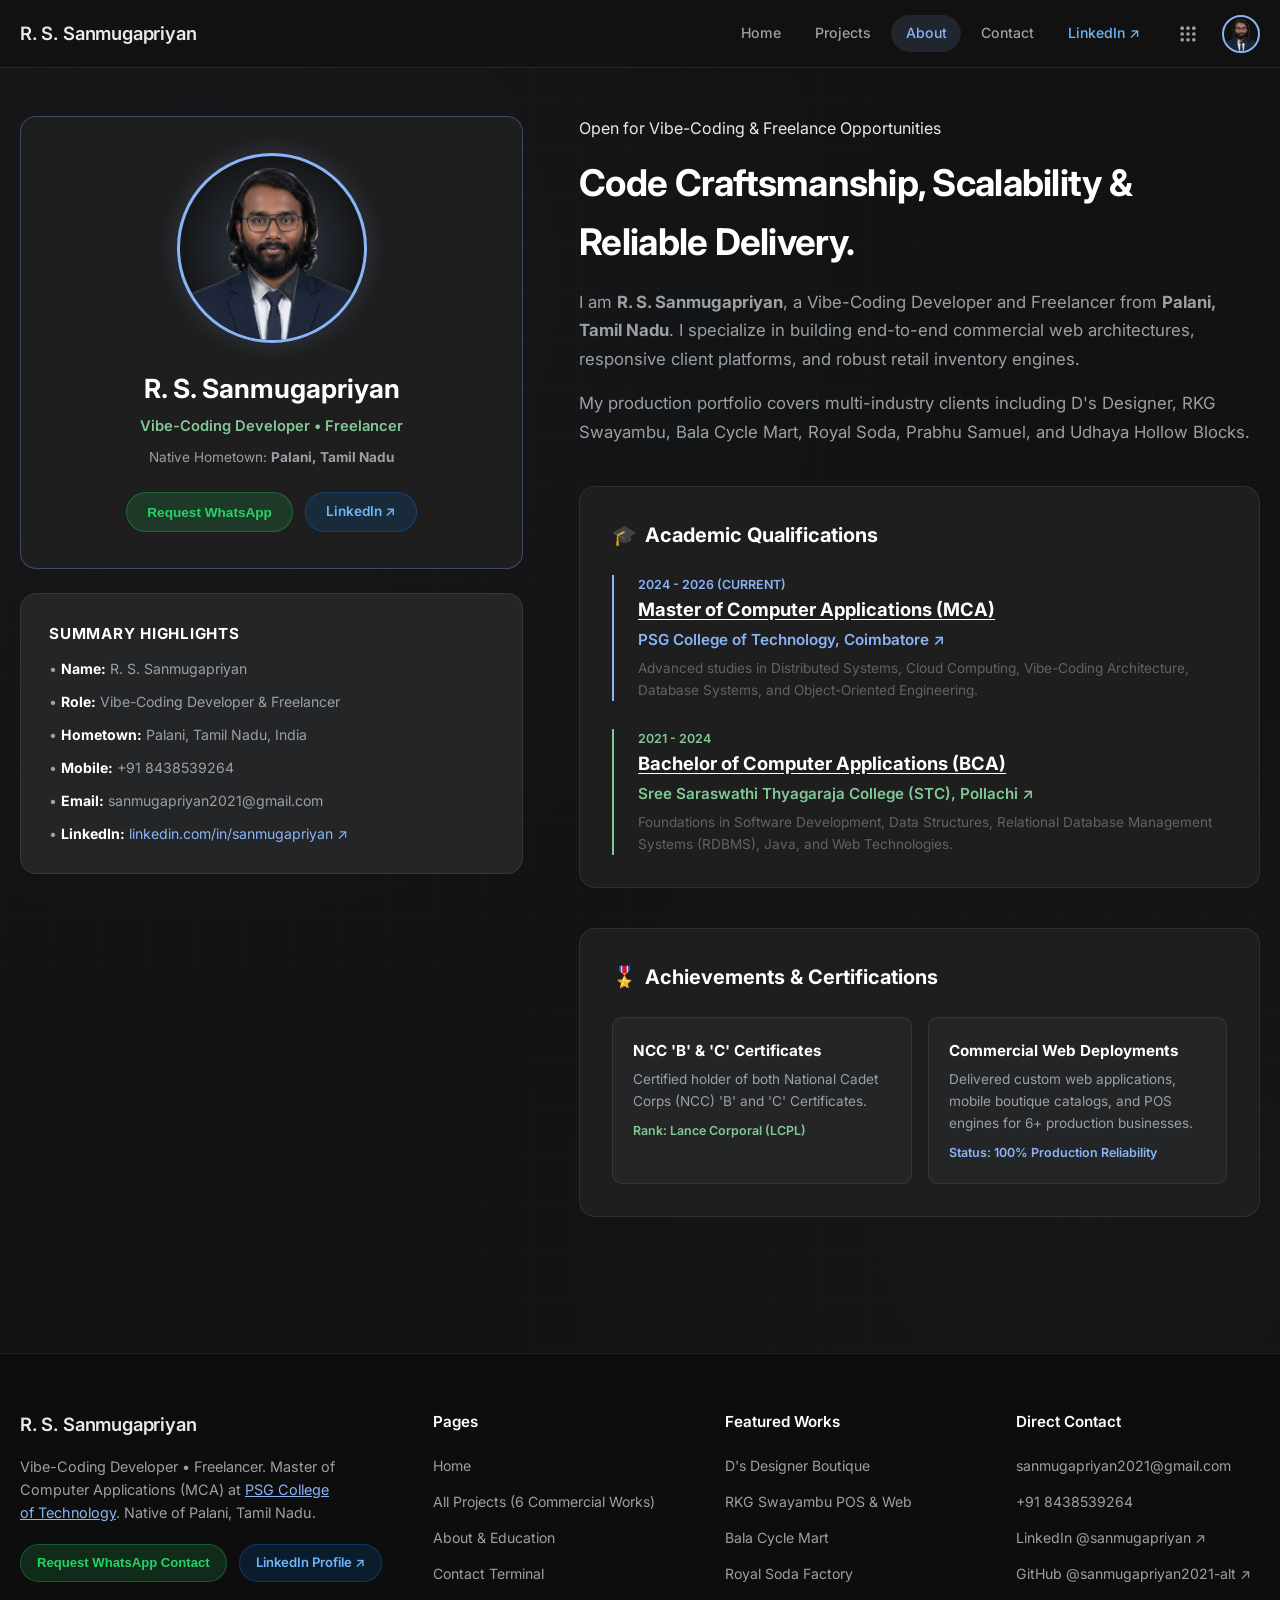
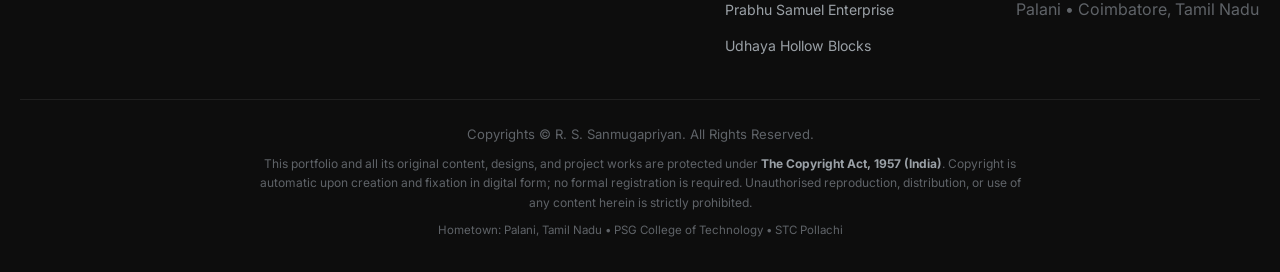
==== commit 6a7c8b2d: "Update title to Vibe-Coding Developer, add Left-to-Right auto-scrolling projects track, official log" ====
--- a/about.html
+++ b/about.html
@@ -3,7 +3,7 @@
 <head>
   <meta charset="UTF-8">
   <meta name="viewport" content="width=device-width, initial-scale=1.0">
-  <title>About R. S. Sanmugapriyan | Full-Stack Developer & Freelancer</title>
+  <title>About R. S. Sanmugapriyan | Vibe-Coding Developer & Freelancer</title>
   <link rel="preconnect" href="https://fonts.googleapis.com">
   <link rel="preconnect" href="https://fonts.gstatic.com" crossorigin>
   <link href="https://fonts.googleapis.com/css2?family=Google+Sans:wght@400;500;700&family=Inter:wght@300;400;500;600;700&family=JetBrains+Mono:wght@400;500;600&display=swap" rel="stylesheet">
@@ -96,7 +96,7 @@
 
         <h1 style="font-size: 1.65rem; color: #fff; font-weight: 700;">R. S. Sanmugapriyan</h1>
         <div style="color: var(--g-green); font-size: 0.92rem; font-weight: 600; margin-top: 0.35rem;">
-          Full-Stack Developer &bull; Freelancer
+          Vibe-Coding Developer &bull; Freelancer
         </div>
         <div style="color: var(--g-text-secondary); font-size: 0.85rem; margin-top: 0.5rem;">
           Native Hometown: <strong>Palani, Tamil Nadu</strong>
@@ -118,7 +118,7 @@
         </h3>
         <ul style="list-style: none; display: flex; flex-direction: column; gap: 0.65rem; font-size: 0.88rem; color: var(--g-text-secondary);">
           <li>&bull; <strong style="color: #fff;">Name:</strong> R. S. Sanmugapriyan</li>
-          <li>&bull; <strong style="color: #fff;">Role:</strong> Full-Stack Developer &amp; Freelancer</li>
+          <li>&bull; <strong style="color: #fff;">Role:</strong> Vibe-Coding Developer &amp; Freelancer</li>
           <li>&bull; <strong style="color: #fff;">Hometown:</strong> Palani, Tamil Nadu, India</li>
           <li>&bull; <strong style="color: #fff;">Mobile:</strong> +91 8438539264</li>
           <li>&bull; <strong style="color: #fff;">Email:</strong> sanmugapriyan2021@gmail.com</li>
@@ -132,13 +132,13 @@
       <div>
         <div class="g-status-pill">
           <span class="g-open-dot"></span>
-          <span>Open for Full-Stack &amp; Freelance Opportunities</span>
+          <span>Open for Vibe-Coding &amp; Freelance Opportunities</span>
         </div>
         <h2 class="g-section-title" style="font-size: 2.3rem; margin-top: 0.75rem;">
           Code Craftsmanship, Scalability &amp; Reliable Delivery.
         </h2>
         <p style="color: var(--g-text-secondary); font-size: 1.05rem; line-height: 1.7; margin-top: 1rem;">
-          I am <strong>R. S. Sanmugapriyan</strong>, a Full-Stack Developer and Freelancer from <strong>Palani, Tamil Nadu</strong>. I specialize in building end-to-end commercial web architectures, responsive client platforms, and robust retail inventory engines.
+          I am <strong>R. S. Sanmugapriyan</strong>, a Vibe-Coding Developer and Freelancer from <strong>Palani, Tamil Nadu</strong>. I specialize in building end-to-end commercial web architectures, responsive client platforms, and robust retail inventory engines.
         </p>
         <p style="color: var(--g-text-secondary); font-size: 1.05rem; line-height: 1.7; margin-top: 1rem;">
           My production portfolio covers multi-industry clients including D's Designer, RKG Swayambu, Bala Cycle Mart, Royal Soda, Prabhu Samuel, and Udhaya Hollow Blocks.
@@ -166,7 +166,7 @@
               </a>
             </div>
             <p style="color: var(--g-text-tertiary); font-size: 0.85rem; margin-top: 0.35rem;">
-              Advanced studies in Distributed Systems, Cloud Computing, Full-Stack Architecture, Database Systems, and Object-Oriented Engineering.
+              Advanced studies in Distributed Systems, Cloud Computing, Vibe-Coding Architecture, Database Systems, and Object-Oriented Engineering.
             </p>
           </div>
 
@@ -226,13 +226,11 @@
   <div class="g-footer-inner">
     <div class="g-footer-col">
       <div class="g-brand" style="margin-bottom: 1rem;">
-        <div class="g-dots">
-          <span class="g-dot b"></span><span class="g-dot r"></span><span class="g-dot y"></span><span class="g-dot g"></span>
-        </div>
+        
         <span>R. S. Sanmugapriyan</span>
       </div>
       <p style="color: var(--g-text-secondary); font-size: 0.9rem; line-height: 1.6; max-width: 320px;">
-        Full-Stack Developer &bull; Freelancer. Master of Computer Applications (MCA) at <a href="https://www.psgtech.edu/" target="_blank" style="color: var(--g-blue); text-decoration: underline;">PSG College of Technology</a>. Native of Palani, Tamil Nadu.
+        Vibe-Coding Developer &bull; Freelancer. Master of Computer Applications (MCA) at <a href="https://www.psgtech.edu/" target="_blank" style="color: var(--g-blue); text-decoration: underline;">PSG College of Technology</a>. Native of Palani, Tamil Nadu.
       </p>
       <div style="margin-top: 1.25rem; display: flex; gap: 0.75rem; flex-wrap: wrap;">
         <button class="g-btn g-btn-whatsapp trigger-wa-access" style="padding: 0.45rem 1rem; font-size: 0.82rem;">
--- a/css/style.css
+++ b/css/style.css
@@ -814,3 +814,211 @@
   .g-nav-links { display: none; }
   .g-footer-inner { grid-template-columns: 1fr; gap: 2rem; }
 }
+
+
+/* ========================================================
+   VIBE-CODING THEME ENHANCEMENTS & GLASSMORPHISM
+   ======================================================== */
+.vibe-tag {
+  display: inline-flex;
+  align-items: center;
+  gap: 0.5rem;
+  background: linear-gradient(135deg, rgba(138, 180, 248, 0.15), rgba(129, 201, 149, 0.15));
+  border: 1px solid rgba(138, 180, 248, 0.35);
+  color: var(--g-blue);
+  font-family: var(--font-mono);
+  font-size: 0.82rem;
+  font-weight: 600;
+  padding: 0.35rem 0.9rem;
+  border-radius: var(--radius-full);
+  letter-spacing: 0.04em;
+  text-transform: uppercase;
+  box-shadow: 0 0 16px rgba(138, 180, 248, 0.15);
+}
+
+.vibe-glow-text {
+  background: linear-gradient(135deg, #8ab4f8 0%, #c084fc 50%, #81c995 100%);
+  -webkit-background-clip: text;
+  -webkit-text-fill-color: transparent;
+  display: inline-block;
+}
+
+/* HORIZONTAL AUTO-SCROLL PROJECTS SYSTEM */
+.g-projects-scroll-section {
+  position: relative;
+  width: 100%;
+  padding: 1.5rem 0 2rem 0;
+}
+
+.g-scroll-header-bar {
+  display: flex;
+  align-items: center;
+  justify-content: space-between;
+  margin-bottom: 1.5rem;
+  flex-wrap: wrap;
+  gap: 1rem;
+}
+
+.g-scroll-status-badge {
+  display: inline-flex;
+  align-items: center;
+  gap: 0.6rem;
+  font-size: 0.82rem;
+  color: var(--g-green);
+  background: rgba(129, 201, 149, 0.1);
+  border: 1px solid rgba(129, 201, 149, 0.25);
+  padding: 0.4rem 1rem;
+  border-radius: var(--radius-full);
+  font-family: var(--font-mono);
+}
+
+.g-scroll-pulse {
+  width: 9px;
+  height: 9px;
+  border-radius: 50%;
+  background: var(--g-green);
+  box-shadow: 0 0 10px var(--g-green);
+  animation: gScrollPulse 1.8s infinite ease-in-out;
+}
+
+@keyframes gScrollPulse {
+  0% { transform: scale(0.85); opacity: 0.6; }
+  50% { transform: scale(1.3); opacity: 1; box-shadow: 0 0 14px var(--g-green); }
+  100% { transform: scale(0.85); opacity: 0.6; }
+}
+
+.g-scroll-controls {
+  display: flex;
+  align-items: center;
+  gap: 0.6rem;
+}
+
+.g-scroll-nav-btn {
+  background: var(--g-surface-elevated);
+  border: 1px solid var(--g-border-light);
+  color: var(--g-text-primary);
+  width: 40px;
+  height: 40px;
+  border-radius: 50%;
+  display: flex;
+  align-items: center;
+  justify-content: center;
+  cursor: pointer;
+  transition: all 0.25s ease;
+  font-size: 1.15rem;
+  user-select: none;
+}
+
+.g-scroll-nav-btn:hover {
+  background: var(--g-blue-container);
+  border-color: var(--g-blue);
+  color: var(--g-blue);
+  transform: scale(1.08);
+}
+
+.g-projects-scroll-wrapper {
+  position: relative;
+  width: 100%;
+  overflow: hidden;
+  border-radius: var(--radius-md);
+  padding: 0.5rem 0.25rem 1.5rem 0.25rem;
+}
+
+.g-projects-scroll-wrapper::before,
+.g-projects-scroll-wrapper::after {
+  content: '';
+  position: absolute;
+  top: 0;
+  bottom: 0;
+  width: 50px;
+  z-index: 2;
+  pointer-events: none;
+}
+
+.g-projects-scroll-wrapper::before {
+  left: 0;
+  background: linear-gradient(to right, var(--g-bg), transparent);
+}
+
+.g-projects-scroll-wrapper::after {
+  right: 0;
+  background: linear-gradient(to left, var(--g-bg), transparent);
+}
+
+.g-projects-scroll-track {
+  display: flex;
+  gap: 1.5rem;
+  overflow-x: auto;
+  scroll-behavior: smooth;
+  scrollbar-width: none; /* Firefox */
+  -ms-overflow-style: none; /* IE/Edge */
+  padding: 0.5rem 0.5rem 1rem 0.5rem;
+  cursor: grab;
+  user-select: none;
+  -webkit-overflow-scrolling: touch;
+}
+
+.g-projects-scroll-track::-webkit-scrollbar {
+  display: none; /* Chrome, Safari, Opera */
+}
+
+.g-projects-scroll-track:active {
+  cursor: grabbing;
+}
+
+.g-scroll-card {
+  flex: 0 0 380px;
+  max-width: 380px;
+  background: rgba(30, 30, 30, 0.78);
+  backdrop-filter: blur(16px);
+  -webkit-backdrop-filter: blur(16px);
+  border: 1px solid var(--g-border);
+  border-radius: var(--radius-md);
+  overflow: hidden;
+  display: flex;
+  flex-direction: column;
+  transition: transform 0.3s cubic-bezier(0.2, 0.8, 0.2, 1), border-color 0.3s ease, box-shadow 0.3s ease;
+}
+
+.g-scroll-card:hover {
+  transform: translateY(-6px);
+  border-color: rgba(138, 180, 248, 0.45);
+  box-shadow: 0 16px 36px rgba(0, 0, 0, 0.6), 0 0 24px rgba(138, 180, 248, 0.2);
+}
+
+/* LINKEDIN DISPATCH POST CARD */
+.g-dispatch-card {
+  background: linear-gradient(135deg, rgba(20, 28, 45, 0.85), rgba(15, 18, 28, 0.95));
+  backdrop-filter: blur(16px);
+  -webkit-backdrop-filter: blur(16px);
+  border: 1px solid rgba(112, 181, 249, 0.3);
+  border-radius: var(--radius-md);
+  padding: 2.25rem;
+  position: relative;
+  overflow: hidden;
+  box-shadow: 0 12px 36px rgba(0,0,0,0.55), 0 0 25px rgba(112, 181, 249, 0.12);
+}
+
+.g-dispatch-card::before {
+  content: '';
+  position: absolute;
+  top: 0;
+  left: 0;
+  right: 0;
+  height: 4px;
+  background: linear-gradient(90deg, #70b5f9, #81c995, #fdd663, #c084fc);
+}
+
+@media (max-width: 768px) {
+  .g-scroll-card {
+    flex: 0 0 86vw;
+    max-width: 320px;
+  }
+  .g-projects-scroll-wrapper::before,
+  .g-projects-scroll-wrapper::after {
+    width: 20px;
+  }
+  .g-dispatch-card {
+    padding: 1.5rem;
+  }
+}
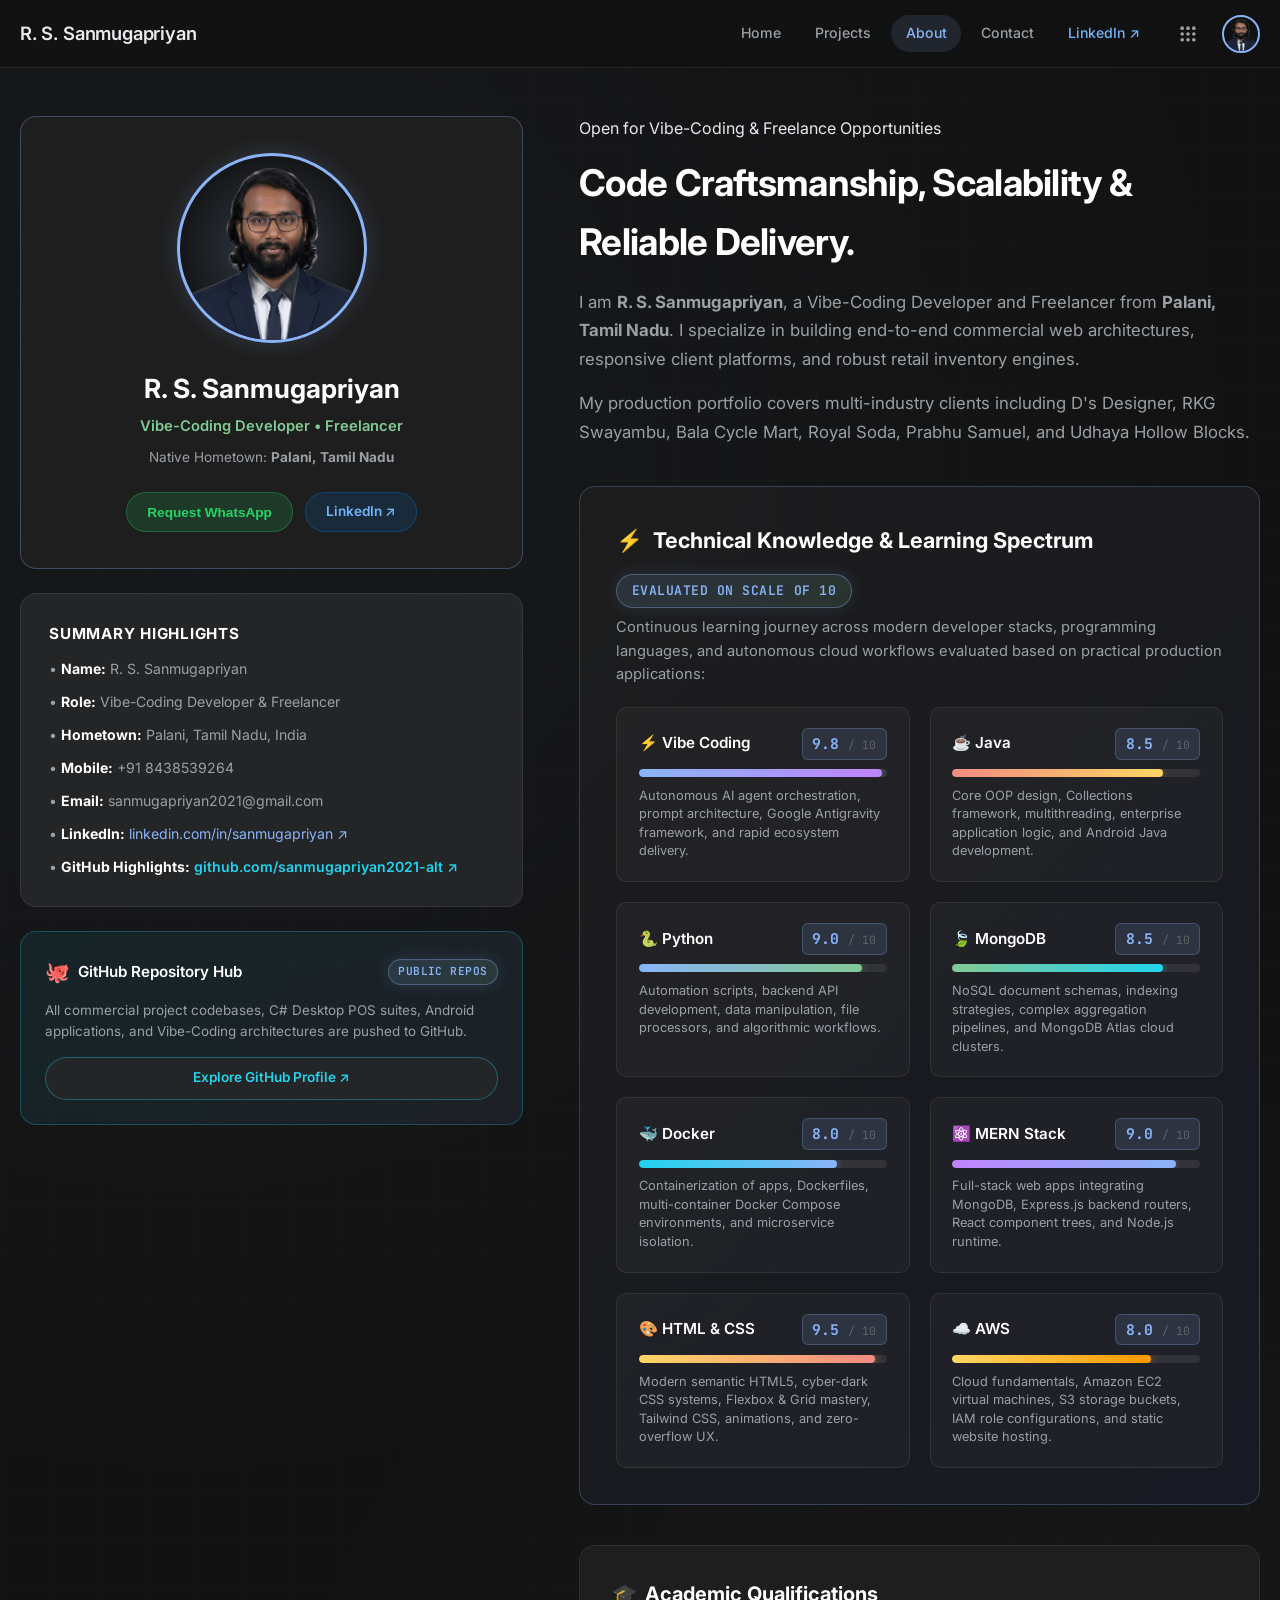
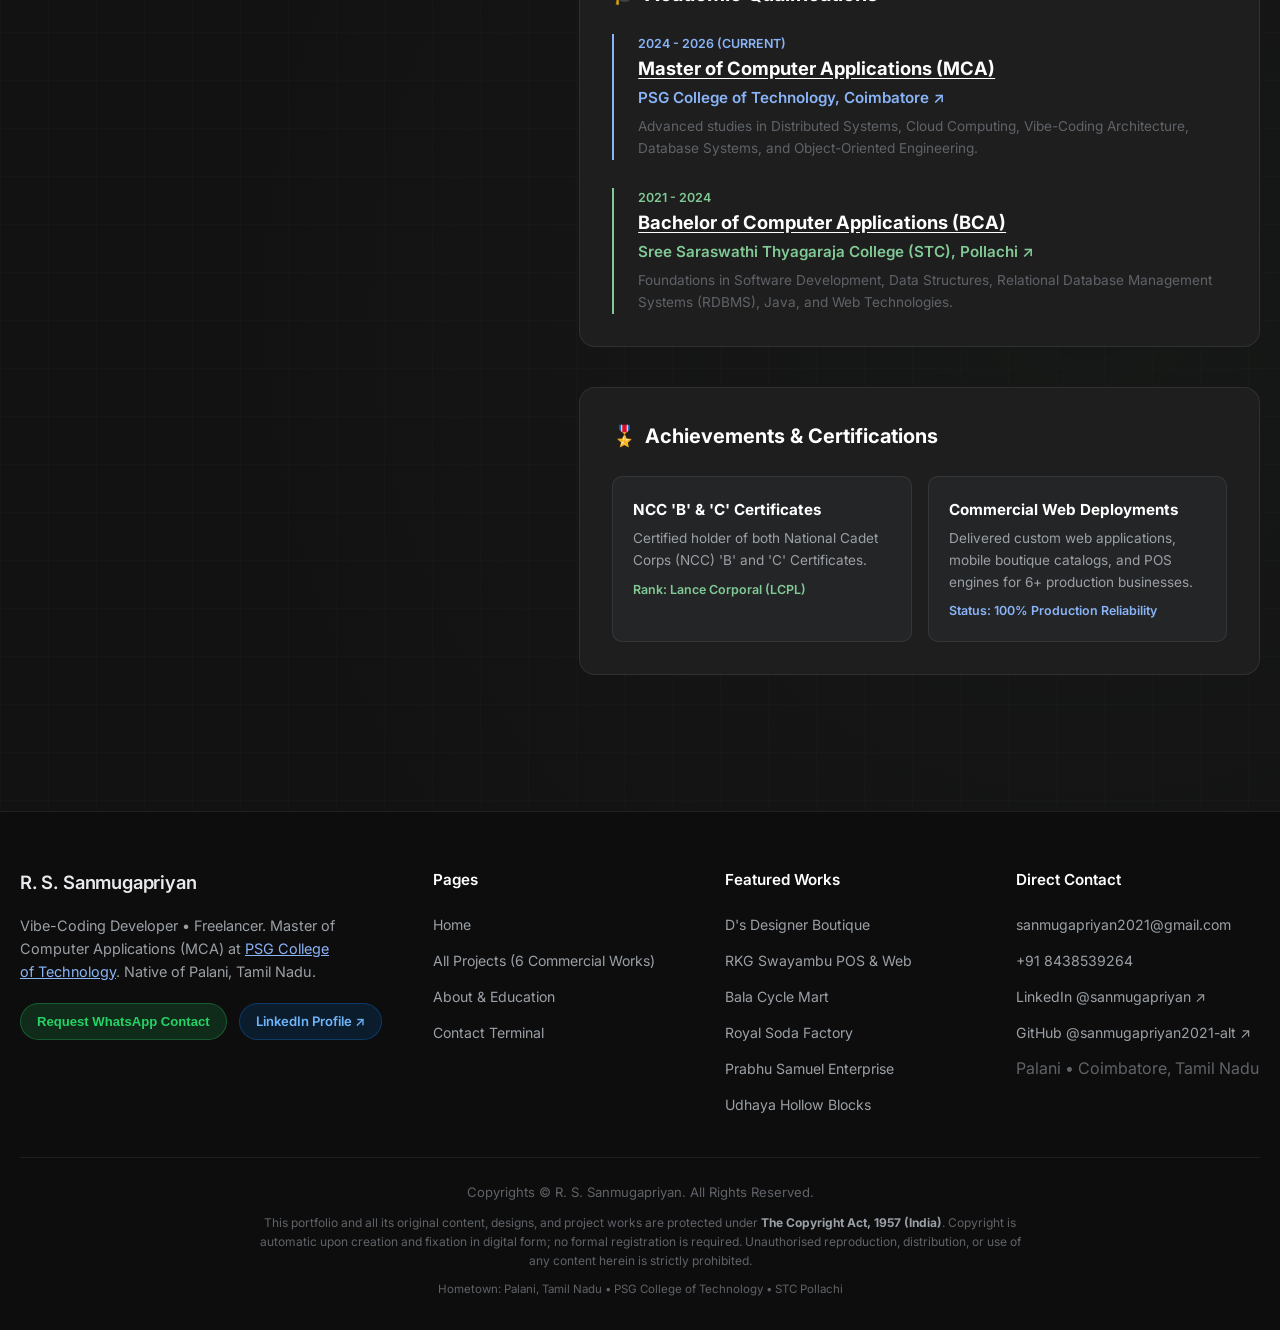
==== commit e2bd453d: "Add GitHub highlights and Technologies & Languages Knowledge Scale (out of 10) to about page" ====
--- a/about.html
+++ b/about.html
@@ -122,8 +122,25 @@
           <li>&bull; <strong style="color: #fff;">Hometown:</strong> Palani, Tamil Nadu, India</li>
           <li>&bull; <strong style="color: #fff;">Mobile:</strong> +91 8438539264</li>
           <li>&bull; <strong style="color: #fff;">Email:</strong> sanmugapriyan2021@gmail.com</li>
-          <li>&bull; <strong style="color: #fff;">LinkedIn:</strong> <a href="https://www.linkedin.com/in/sanmugapriyan-sowndrapandian-443132261/" target="_blank" style="color: var(--g-blue);">linkedin.com/in/sanmugapriyan ↗</a></li>
+          <li>&bull; <strong style="color: #fff;">LinkedIn:</strong> <a href="https://www.linkedin.com/in/sanmugapriyan-sowndrapandian-443132261/" target="_blank" rel="noopener noreferrer" style="color: var(--g-blue);">linkedin.com/in/sanmugapriyan ↗</a></li>
+          <li>&bull; <strong style="color: #fff;">GitHub Highlights:</strong> <a href="https://github.com/sanmugapriyan2021-alt" target="_blank" rel="noopener noreferrer" style="color: #22d3ee; font-weight: 600;">github.com/sanmugapriyan2021-alt ↗</a></li>
         </ul>
+      </div>
+
+      <!-- GitHub High-Impact Highlights Card -->
+      <div class="g-card" style="padding: 1.5rem; background: linear-gradient(135deg, rgba(34, 211, 238, 0.08), rgba(138, 180, 248, 0.08)); border-color: rgba(34, 211, 238, 0.25);">
+        <div style="display: flex; align-items: center; justify-content: space-between; margin-bottom: 0.75rem;">
+          <div style="display: flex; align-items: center; gap: 0.5rem; color: #fff; font-weight: 600; font-size: 0.95rem;">
+            <span style="font-size: 1.25rem;">🐙</span> GitHub Repository Hub
+          </div>
+          <span class="vibe-tag" style="font-size: 0.7rem; padding: 0.2rem 0.6rem;">Public Repos</span>
+        </div>
+        <p style="color: var(--g-text-secondary); font-size: 0.84rem; line-height: 1.5; margin-bottom: 1rem;">
+          All commercial project codebases, C# Desktop POS suites, Android applications, and Vibe-Coding architectures are pushed to GitHub.
+        </p>
+        <a href="https://github.com/sanmugapriyan2021-alt" target="_blank" rel="noopener noreferrer" class="g-btn g-btn-tonal" style="width: 100%; justify-content: center; font-size: 0.85rem; padding: 0.6rem 1rem; border-color: rgba(34, 211, 238, 0.35); color: #22d3ee; font-weight: 600;">
+          Explore GitHub Profile ↗
+        </a>
       </div>
     </div>
 
@@ -144,6 +161,120 @@
           My production portfolio covers multi-industry clients including D's Designer, RKG Swayambu, Bala Cycle Mart, Royal Soda, Prabhu Samuel, and Udhaya Hollow Blocks.
         </p>
       </div>
+
+            <!-- Technologies & Languages Knowledge Scale (Out of 10) -->
+      <div class="g-card" style="padding: 2.25rem; background: linear-gradient(135deg, rgba(30, 30, 30, 0.85), rgba(24, 26, 36, 0.95)); border-color: rgba(138, 180, 248, 0.25);">
+        <div style="display: flex; align-items: center; justify-content: space-between; flex-wrap: wrap; gap: 1rem; margin-bottom: 0.5rem;">
+          <h3 style="font-size: 1.35rem; color: #fff; display: flex; align-items: center; gap: 0.6rem;">
+            <span>⚡</span> Technical Knowledge &amp; Learning Spectrum
+          </h3>
+          <span class="vibe-tag">Evaluated on Scale of 10</span>
+        </div>
+        <p style="color: var(--g-text-secondary); font-size: 0.92rem; line-height: 1.6;">
+          Continuous learning journey across modern developer stacks, programming languages, and autonomous cloud workflows evaluated based on practical production applications:
+        </p>
+
+        <div class="g-skills-scale-grid">
+          
+          <!-- 1. Vibe Coding -->
+          <div class="g-skill-item">
+            <div class="g-skill-header">
+              <span class="g-skill-title">⚡ Vibe Coding</span>
+              <span class="g-skill-score">9.8 <span class="g-skill-score-scale">/ 10</span></span>
+            </div>
+            <div class="g-meter-track">
+              <div class="g-meter-fill" style="width: 98%; background: linear-gradient(90deg, #8ab4f8, #c084fc); box-shadow: 0 0 10px rgba(138, 180, 248, 0.5);"></div>
+            </div>
+            <span class="g-skill-desc">Autonomous AI agent orchestration, prompt architecture, Google Antigravity framework, and rapid ecosystem delivery.</span>
+          </div>
+
+          <!-- 2. Java -->
+          <div class="g-skill-item">
+            <div class="g-skill-header">
+              <span class="g-skill-title">☕ Java</span>
+              <span class="g-skill-score">8.5 <span class="g-skill-score-scale">/ 10</span></span>
+            </div>
+            <div class="g-meter-track">
+              <div class="g-meter-fill" style="width: 85%; background: linear-gradient(90deg, #f28b82, #fdd663); box-shadow: 0 0 10px rgba(242, 139, 130, 0.5);"></div>
+            </div>
+            <span class="g-skill-desc">Core OOP design, Collections framework, multithreading, enterprise application logic, and Android Java development.</span>
+          </div>
+
+          <!-- 3. Python -->
+          <div class="g-skill-item">
+            <div class="g-skill-header">
+              <span class="g-skill-title">🐍 Python</span>
+              <span class="g-skill-score">9.0 <span class="g-skill-score-scale">/ 10</span></span>
+            </div>
+            <div class="g-meter-track">
+              <div class="g-meter-fill" style="width: 90%; background: linear-gradient(90deg, #8ab4f8, #81c995); box-shadow: 0 0 10px rgba(129, 201, 149, 0.5);"></div>
+            </div>
+            <span class="g-skill-desc">Automation scripts, backend API development, data manipulation, file processors, and algorithmic workflows.</span>
+          </div>
+
+          <!-- 4. MongoDB -->
+          <div class="g-skill-item">
+            <div class="g-skill-header">
+              <span class="g-skill-title">🍃 MongoDB</span>
+              <span class="g-skill-score">8.5 <span class="g-skill-score-scale">/ 10</span></span>
+            </div>
+            <div class="g-meter-track">
+              <div class="g-meter-fill" style="width: 85%; background: linear-gradient(90deg, #81c995, #22d3ee); box-shadow: 0 0 10px rgba(34, 211, 238, 0.5);"></div>
+            </div>
+            <span class="g-skill-desc">NoSQL document schemas, indexing strategies, complex aggregation pipelines, and MongoDB Atlas cloud clusters.</span>
+          </div>
+
+          <!-- 5. Docker -->
+          <div class="g-skill-item">
+            <div class="g-skill-header">
+              <span class="g-skill-title">🐳 Docker</span>
+              <span class="g-skill-score">8.0 <span class="g-skill-score-scale">/ 10</span></span>
+            </div>
+            <div class="g-meter-track">
+              <div class="g-meter-fill" style="width: 80%; background: linear-gradient(90deg, #22d3ee, #8ab4f8); box-shadow: 0 0 10px rgba(138, 180, 248, 0.5);"></div>
+            </div>
+            <span class="g-skill-desc">Containerization of apps, Dockerfiles, multi-container Docker Compose environments, and microservice isolation.</span>
+          </div>
+
+          <!-- 6. MERN Stack -->
+          <div class="g-skill-item">
+            <div class="g-skill-header">
+              <span class="g-skill-title">⚛️ MERN Stack</span>
+              <span class="g-skill-score">9.0 <span class="g-skill-score-scale">/ 10</span></span>
+            </div>
+            <div class="g-meter-track">
+              <div class="g-meter-fill" style="width: 90%; background: linear-gradient(90deg, #c084fc, #8ab4f8); box-shadow: 0 0 10px rgba(192, 132, 252, 0.5);"></div>
+            </div>
+            <span class="g-skill-desc">Full-stack web apps integrating MongoDB, Express.js backend routers, React component trees, and Node.js runtime.</span>
+          </div>
+
+          <!-- 7. HTML & CSS -->
+          <div class="g-skill-item">
+            <div class="g-skill-header">
+              <span class="g-skill-title">🎨 HTML &amp; CSS</span>
+              <span class="g-skill-score">9.5 <span class="g-skill-score-scale">/ 10</span></span>
+            </div>
+            <div class="g-meter-track">
+              <div class="g-meter-fill" style="width: 95%; background: linear-gradient(90deg, #fdd663, #f28b82); box-shadow: 0 0 10px rgba(253, 214, 99, 0.5);"></div>
+            </div>
+            <span class="g-skill-desc">Modern semantic HTML5, cyber-dark CSS systems, Flexbox &amp; Grid mastery, Tailwind CSS, animations, and zero-overflow UX.</span>
+          </div>
+
+          <!-- 8. AWS -->
+          <div class="g-skill-item">
+            <div class="g-skill-header">
+              <span class="g-skill-title">☁️ AWS</span>
+              <span class="g-skill-score">8.0 <span class="g-skill-score-scale">/ 10</span></span>
+            </div>
+            <div class="g-meter-track">
+              <div class="g-meter-fill" style="width: 80%; background: linear-gradient(90deg, #fdd663, #ff9900); box-shadow: 0 0 10px rgba(255, 153, 0, 0.5);"></div>
+            </div>
+            <span class="g-skill-desc">Cloud fundamentals, Amazon EC2 virtual machines, S3 storage buckets, IAM role configurations, and static website hosting.</span>
+          </div>
+
+        </div>
+      </div>
+
 
       <!-- Education Timeline with Official Links -->
       <div class="g-card" style="padding: 2rem;">
--- a/css/style.css
+++ b/css/style.css
@@ -1022,3 +1022,84 @@
     padding: 1.5rem;
   }
 }
+
+/* ========================================================
+   SKILL METER & KNOWLEDGE SCALE (OUT OF 10)
+   ======================================================== */
+.g-skills-scale-grid {
+  display: grid;
+  grid-template-columns: repeat(auto-fit, minmax(280px, 1fr));
+  gap: 1.25rem;
+  margin-top: 1.25rem;
+}
+
+.g-skill-item {
+  background: rgba(255, 255, 255, 0.03);
+  border: 1px solid var(--g-border);
+  border-radius: var(--radius-sm);
+  padding: 1.25rem 1.35rem;
+  transition: all 0.25s ease;
+  display: flex;
+  flex-direction: column;
+  gap: 0.6rem;
+}
+
+.g-skill-item:hover {
+  border-color: rgba(138, 180, 248, 0.4);
+  background: rgba(255, 255, 255, 0.05);
+  transform: translateY(-2px);
+  box-shadow: 0 8px 24px rgba(0, 0, 0, 0.4);
+}
+
+.g-skill-header {
+  display: flex;
+  align-items: center;
+  justify-content: space-between;
+}
+
+.g-skill-title {
+  display: flex;
+  align-items: center;
+  gap: 0.6rem;
+  font-weight: 600;
+  font-size: 0.95rem;
+  color: #fff;
+}
+
+.g-skill-score {
+  font-family: var(--font-mono);
+  font-weight: 700;
+  font-size: 0.92rem;
+  color: var(--g-blue);
+  background: rgba(138, 180, 248, 0.12);
+  padding: 0.2rem 0.6rem;
+  border-radius: var(--radius-xs);
+  border: 1px solid rgba(138, 180, 248, 0.25);
+}
+
+.g-skill-score-scale {
+  font-size: 0.72rem;
+  color: var(--g-text-tertiary);
+  font-weight: normal;
+}
+
+.g-meter-track {
+  width: 100%;
+  height: 8px;
+  background: rgba(255, 255, 255, 0.08);
+  border-radius: 9999px;
+  overflow: hidden;
+  position: relative;
+}
+
+.g-meter-fill {
+  height: 100%;
+  border-radius: 9999px;
+  transition: width 1s cubic-bezier(0.2, 0.8, 0.2, 1);
+}
+
+.g-skill-desc {
+  font-size: 0.8rem;
+  color: var(--g-text-secondary);
+  line-height: 1.45;
+}
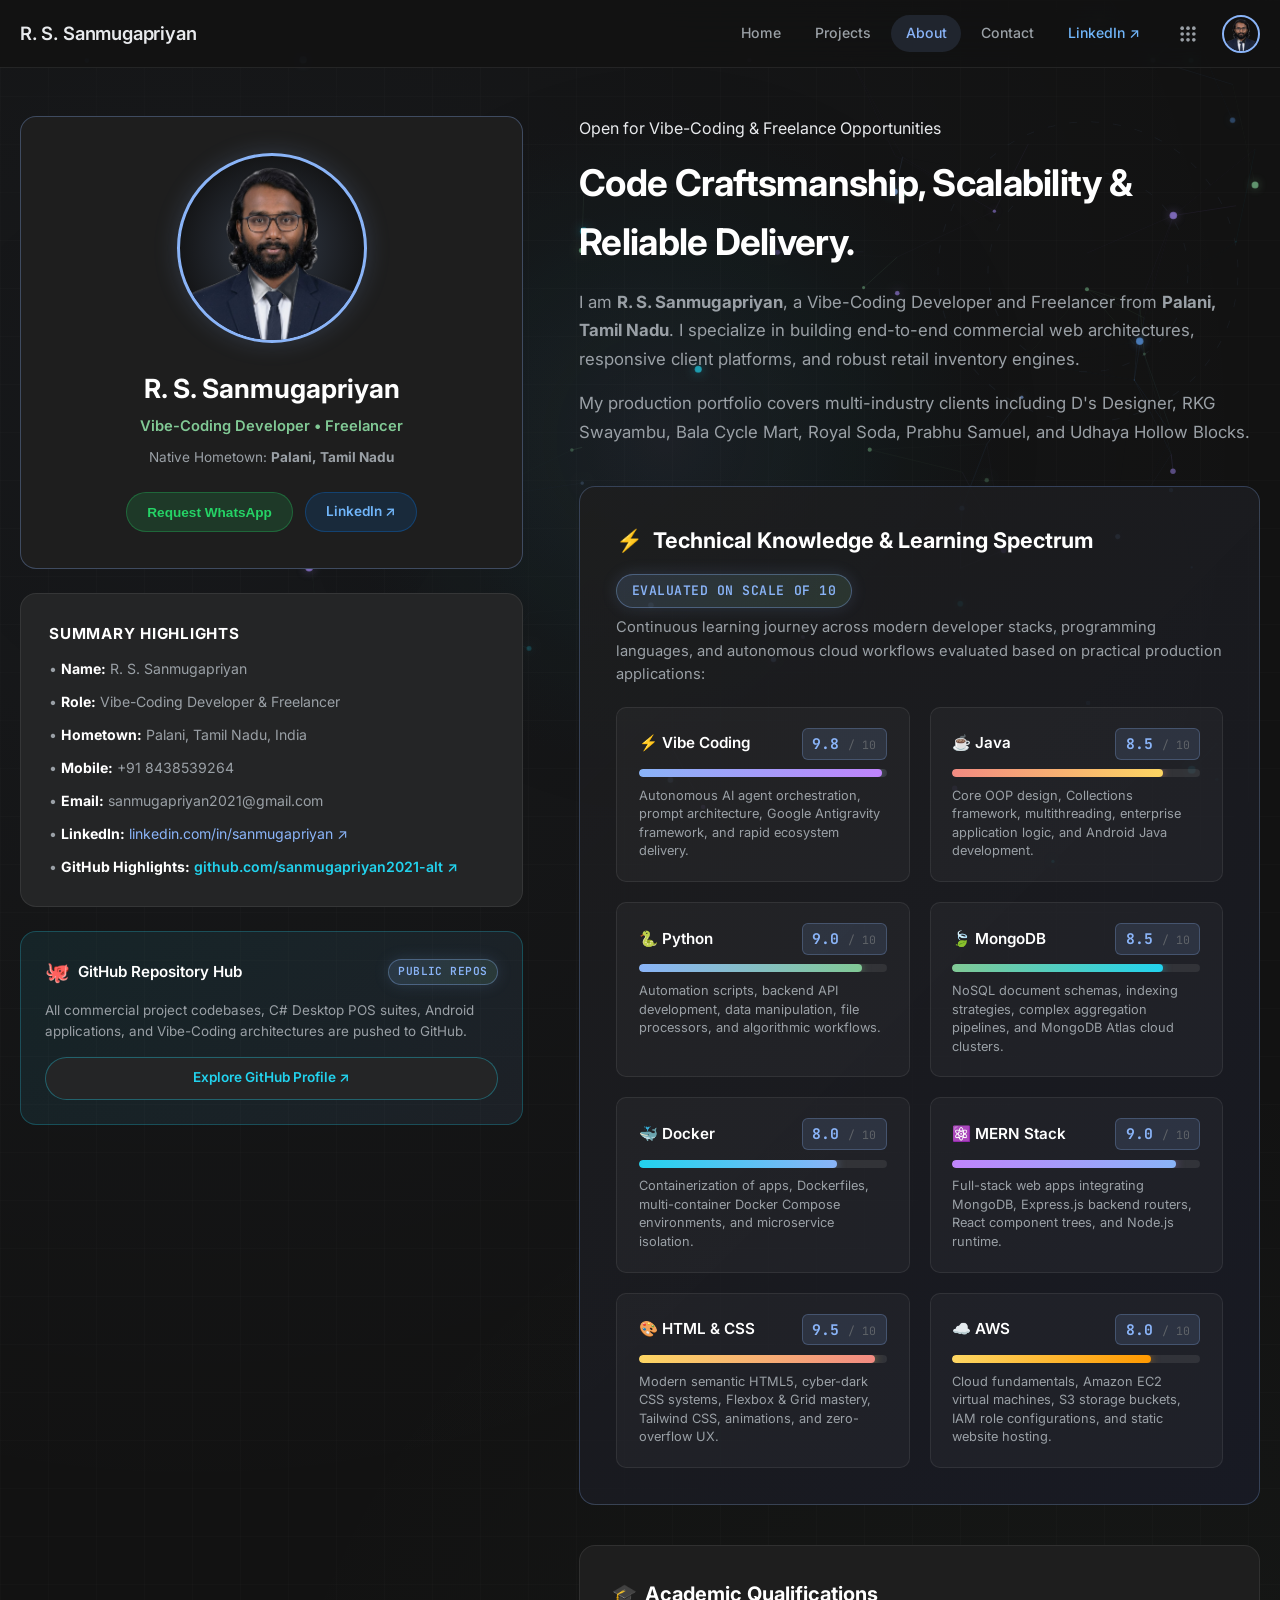
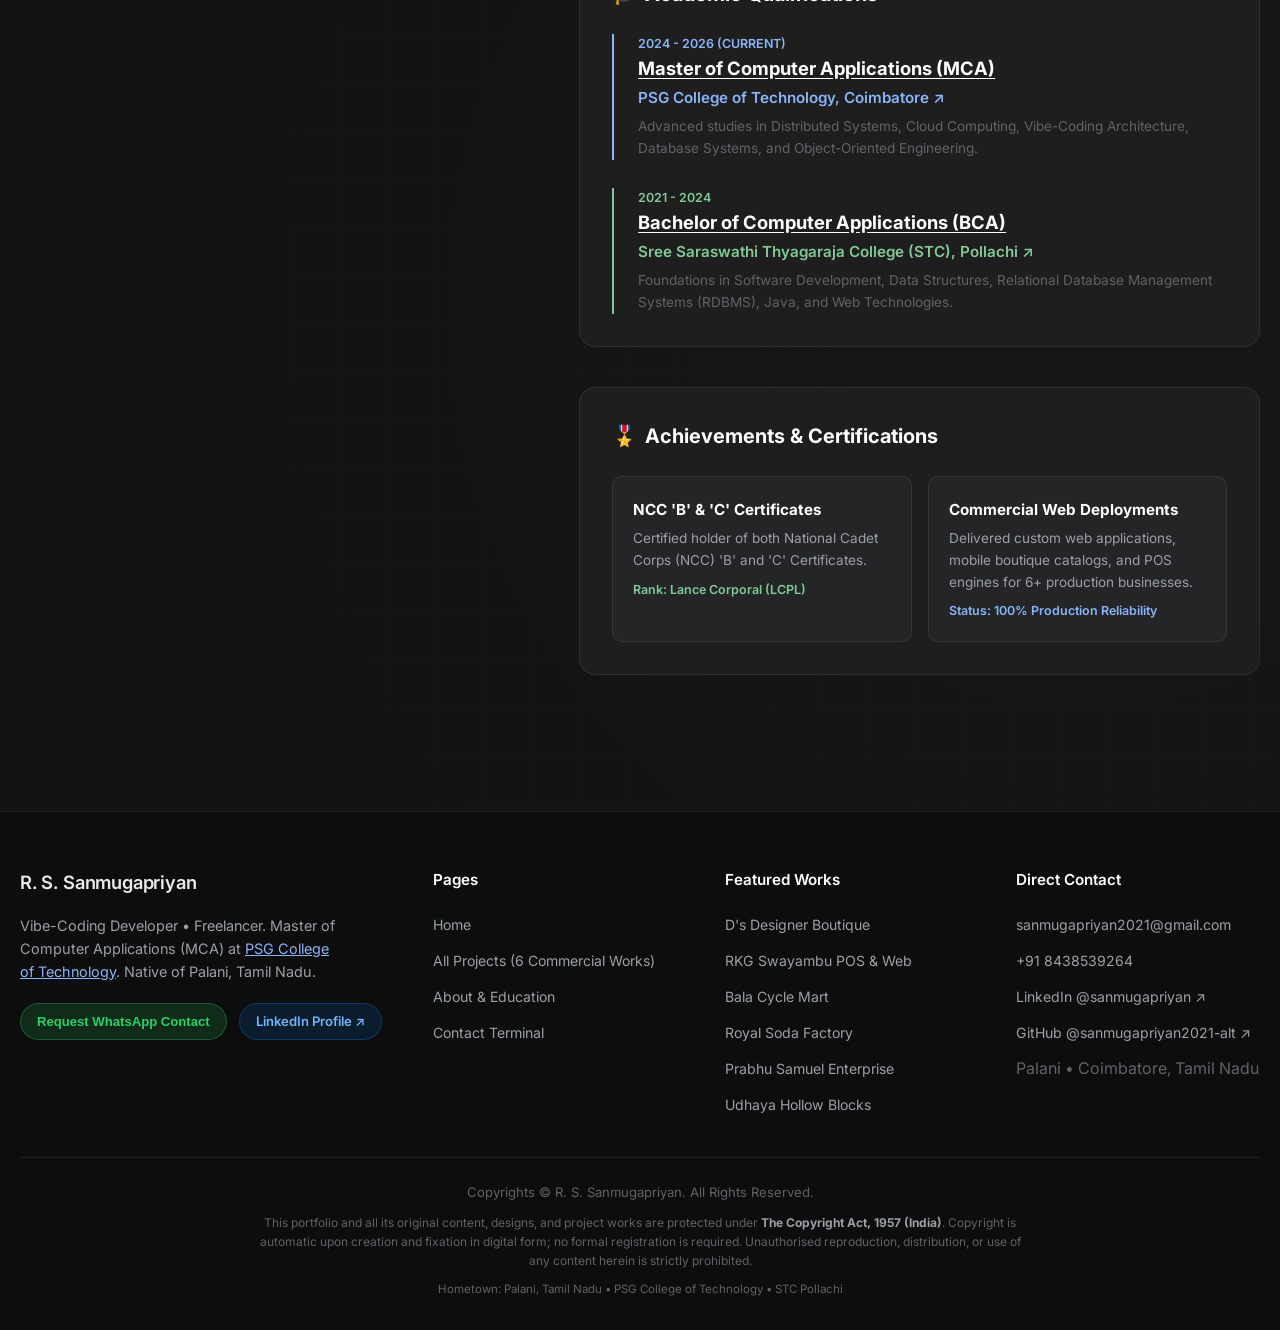
==== commit 0c87b4b4: "Implement dynamic Google Antigravity & Gemini blue-dot watermark canvas, continuous 360 avatar spin " ====
--- a/about.html
+++ b/about.html
@@ -10,6 +10,11 @@
   <link rel="stylesheet" href="css/style.css">
 </head>
 <body>
+
+<canvas id="antigravityCanvas" class="g-antigravity-bg"></canvas>
+
+
+<canvas id="antigravityCanvas" class="g-antigravity-bg"></canvas>
 
 <header class="g-appbar">
   <div class="g-appbar-inner">
--- a/css/style.css
+++ b/css/style.css
@@ -1103,3 +1103,98 @@
   color: var(--g-text-secondary);
   line-height: 1.45;
 }
+
+/* ========================================================
+   GOOGLE ANTIGRAVITY & GEMINI DYNAMIC BLUE-DOT WATERMARK CANVAS
+   ======================================================== */
+.g-antigravity-bg {
+  position: fixed;
+  top: 0;
+  left: 0;
+  width: 100vw;
+  height: 100vh;
+  pointer-events: none;
+  z-index: 0;
+  opacity: 0.75;
+}
+
+/* Ensure foreground elements remain crystal clear above dynamic background */
+.g-appbar,
+.g-hero,
+.g-section,
+.g-footer,
+.g-modal-overlay,
+article {
+  position: relative;
+  z-index: 2;
+}
+
+/* OVERLAY EDGE NAVIGATION BUTTONS FOR CAROUSEL */
+.g-scroll-edge-btn {
+  position: absolute;
+  top: 50%;
+  transform: translateY(-50%);
+  width: 46px;
+  height: 46px;
+  border-radius: 50%;
+  background: rgba(18, 22, 34, 0.92);
+  backdrop-filter: blur(8px);
+  -webkit-backdrop-filter: blur(8px);
+  border: 1.5px solid var(--g-blue);
+  color: #fff;
+  display: flex;
+  align-items: center;
+  justify-content: center;
+  font-size: 1.35rem;
+  cursor: pointer;
+  z-index: 10;
+  box-shadow: 0 4px 18px rgba(0, 0, 0, 0.7), 0 0 16px rgba(138, 180, 248, 0.35);
+  transition: all 0.25s ease;
+  user-select: none;
+}
+
+.g-scroll-edge-btn:hover {
+  background: var(--g-blue);
+  color: #121212;
+  transform: translateY(-50%) scale(1.12);
+  box-shadow: 0 6px 22px rgba(138, 180, 248, 0.6);
+}
+
+.g-scroll-edge-btn.prev {
+  left: 8px;
+}
+
+.g-scroll-edge-btn.next {
+  right: 8px;
+}
+
+@media (max-width: 768px) {
+  .g-scroll-header-bar {
+    justify-content: center;
+    gap: 0.75rem;
+  }
+  .g-scroll-controls {
+    width: 100%;
+    justify-content: center;
+    margin-top: 0.25rem;
+  }
+  .g-scroll-nav-btn {
+    width: 44px;
+    height: 44px;
+    font-size: 1.25rem;
+    background: #1a2233;
+    border: 1.5px solid var(--g-blue);
+    color: #fff;
+  }
+  .g-scroll-status-badge {
+    font-size: 0.85rem;
+    padding: 0.45rem 1.1rem;
+    background: rgba(129, 201, 149, 0.15);
+    border-color: rgba(129, 201, 149, 0.4);
+  }
+  .g-scroll-edge-btn {
+    width: 40px;
+    height: 40px;
+    font-size: 1.15rem;
+  }
+}
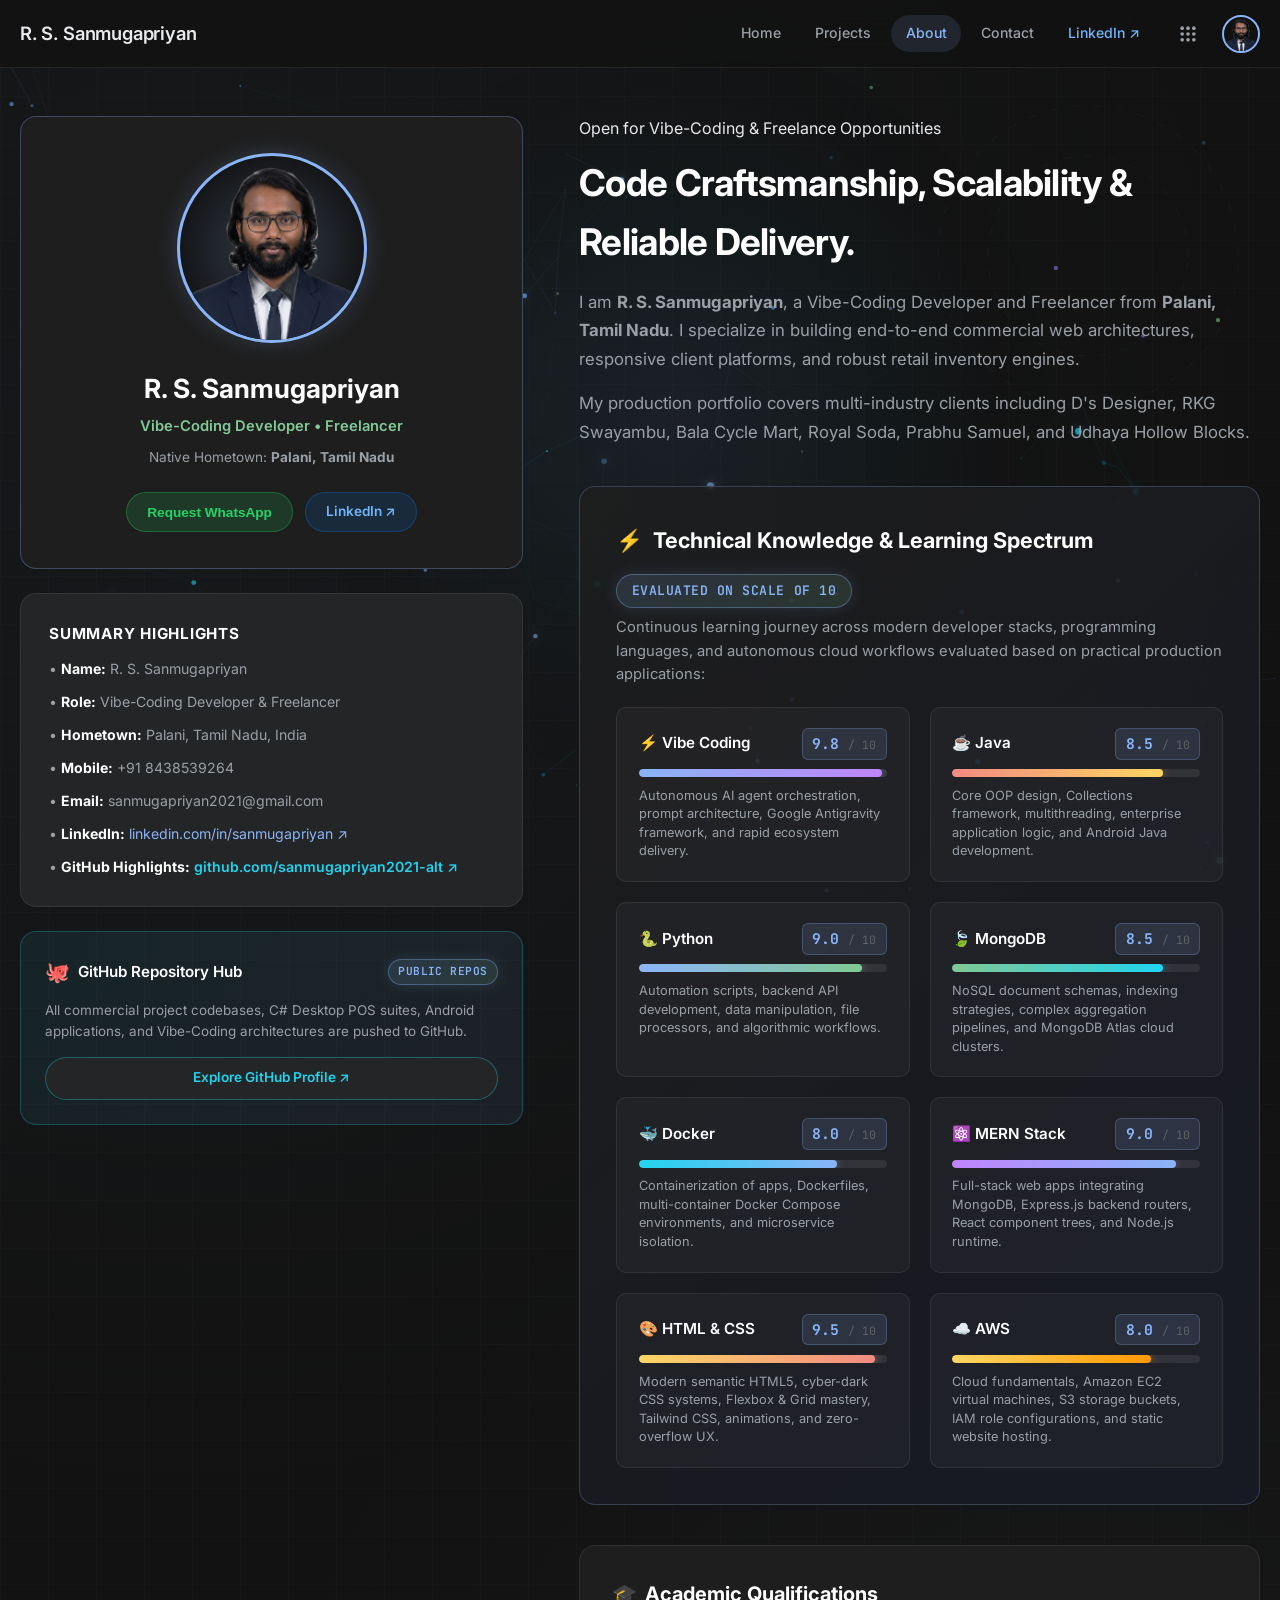
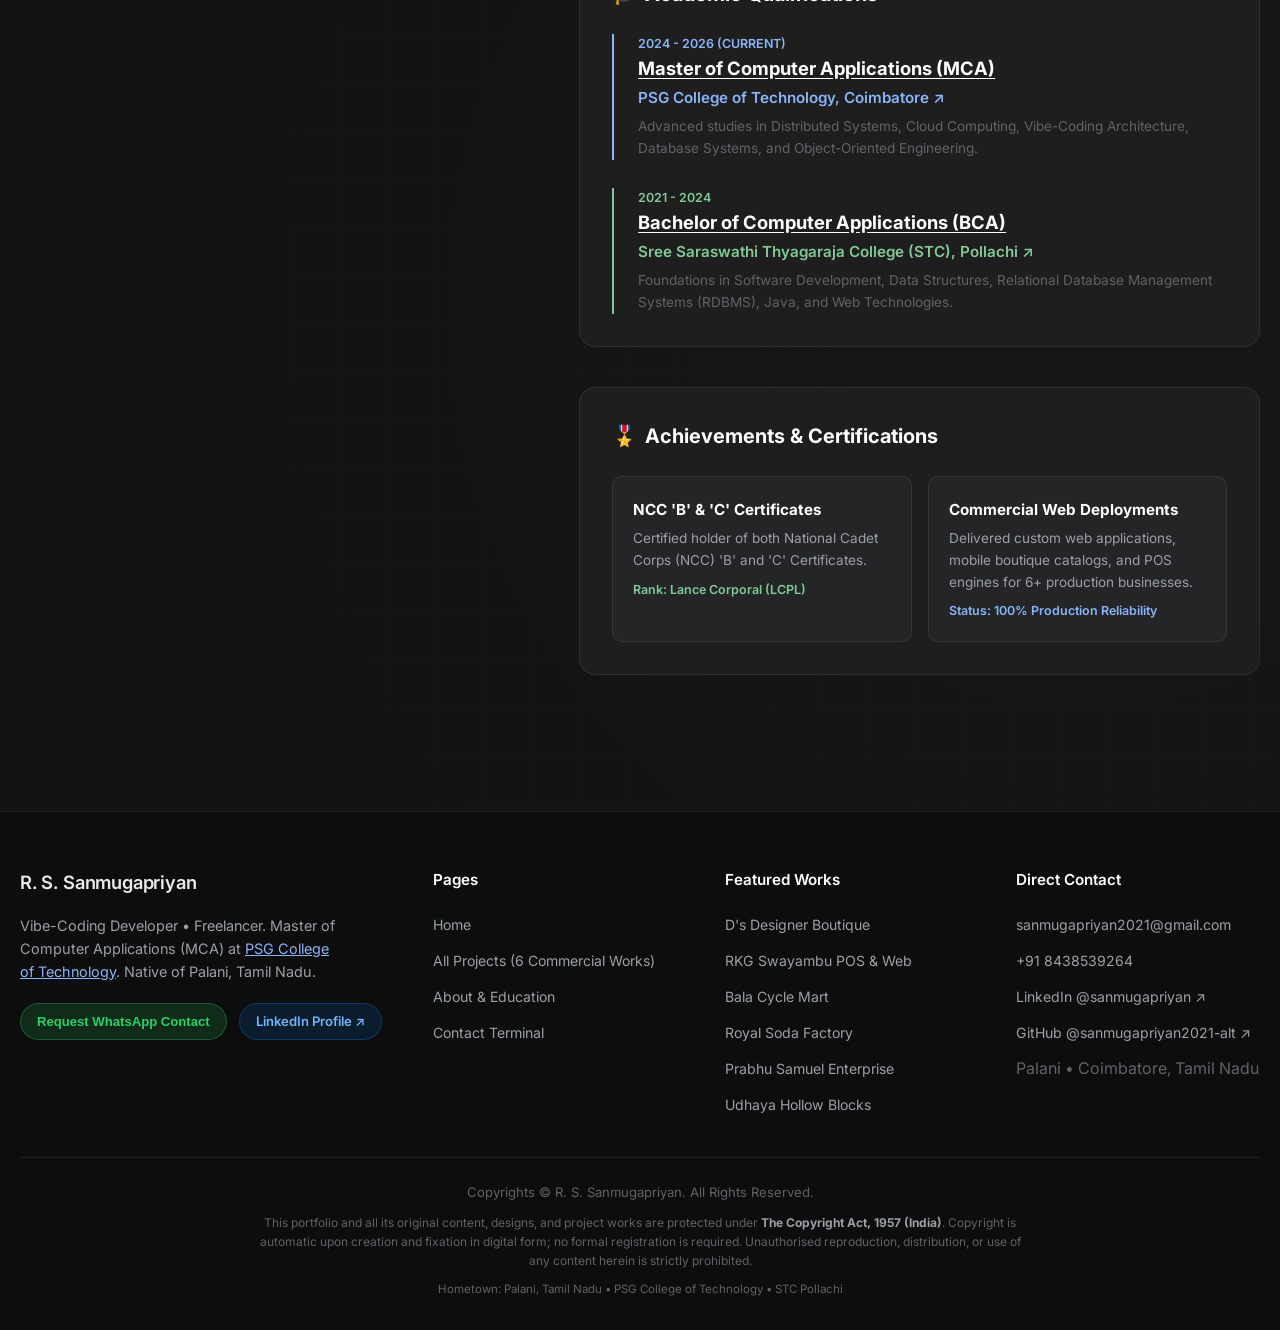
==== commit 34c64dd2: "Replace waffle menu emojis with official project logos, add sticky mobile bottom navigation for Abou" ====
--- a/about.html
+++ b/about.html
@@ -42,42 +42,77 @@
           </svg>
         </button>
 
-        <div class="g-waffle-menu" id="waffleMenu">
-          <a href="index.html" class="g-app-tile">
-            <div class="tile-icon">⚡</div>
-            <span>Home</span>
-          </a>
-          <a href="projects.html" class="g-app-tile">
-            <div class="tile-icon">📂</div>
-            <span>All Projects</span>
-          </a>
-          <a href="project-dsdesigner.html" class="g-app-tile">
-            <div class="tile-icon">👗</div>
+                <div class="g-waffle-menu" id="waffleMenu">
+          <!-- 1. D's Designer -->
+          <a href="project-dsdesigner.html" class="g-app-tile" title="D's Designer Couture">
+            <div class="tile-icon" style="background: #1a0f12; border-color: rgba(255, 133, 149, 0.3);">
+              <img src="assets/ds_designer_logo.png" alt="D's Designer Logo">
+            </div>
             <span>D's Designer</span>
           </a>
-          <a href="project-rkg-swayambu.html" class="g-app-tile">
-            <div class="tile-icon">🏬</div>
-            <span>RKG Swayambu</span>
-          </a>
-          <a href="project-bala-cycle.html" class="g-app-tile">
-            <div class="tile-icon">🚲</div>
+
+          <!-- 2. RKG Swayambu -->
+          <a href="project-rkg-swayambu.html" class="g-app-tile" title="RKG Swayambu POS & Mobile">
+            <div class="tile-icon" style="background: #0e121a; border-color: rgba(138, 180, 248, 0.3);">
+              <img src="assets/rkg_logo_circular.png" alt="RKG Swayambu Logo">
+            </div>
+            <span>RKG Feeds</span>
+          </a>
+
+          <!-- 3. Udhaya Hollow Blocks -->
+          <a href="project-udhaya-hollow-blocks.html" class="g-app-tile" title="Udhaya Hollow Blocks Portal">
+            <div class="tile-icon" style="background: #0d161a; border-color: rgba(34, 211, 238, 0.3);">
+              <img src="assets/udh_logo.png" alt="Udhaya Hollow Blocks Logo">
+            </div>
+            <span>Udhaya Blocks</span>
+          </a>
+
+          <!-- 4. Prabhu Sawmill -->
+          <a href="project-prabhu-samuel.html" class="g-app-tile" title="Prabhu Sawmill & Timber">
+            <div class="tile-icon" style="background: #181410; border-color: rgba(192, 132, 252, 0.3);">
+              <img src="assets/prabhu_logo.png" alt="Prabhu Sawmill Logo">
+            </div>
+            <span>Prabhu Sawmill</span>
+          </a>
+
+          <!-- 5. Bala Cycle Mart -->
+          <a href="project-bala-cycle.html" class="g-app-tile" title="Bala Cycle Mart Showroom">
+            <div class="tile-icon" style="background: #101813; border-color: rgba(129, 201, 149, 0.3);">
+              <img src="assets/bala_cycle_logo.jpeg" alt="Bala Cycle Mart Logo">
+            </div>
             <span>Bala Cycle</span>
           </a>
-          <a href="project-royal-soda.html" class="g-app-tile">
-            <div class="tile-icon">🥤</div>
+
+          <!-- 6. Royal Soda Factory -->
+          <a href="project-royal-soda.html" class="g-app-tile" title="Royal Soda Factory Wholesale">
+            <div class="tile-icon" style="background: #1f180d; border-color: rgba(253, 214, 99, 0.3);">
+              <img src="assets/royal_soda_logo.png" alt="Royal Soda Logo">
+            </div>
             <span>Royal Soda</span>
           </a>
-          <a href="project-prabhu-samuel.html" class="g-app-tile">
-            <div class="tile-icon">💼</div>
-            <span>Prabhu Samuel</span>
-          </a>
-          <a href="project-udhaya-hollow-blocks.html" class="g-app-tile">
-            <div class="tile-icon">🧱</div>
-            <span>Udhaya Blocks</span>
-          </a>
-          <a href="about.html" class="g-app-tile">
-            <div class="tile-icon">🎓</div>
-            <span>About</span>
+
+          <!-- 7. All Projects Catalog -->
+          <a href="projects.html" class="g-app-tile" title="Browse All Projects">
+            <div class="tile-icon" style="background: rgba(138, 180, 248, 0.12); border-color: rgba(138, 180, 248, 0.35);">
+              <svg width="22" height="22" viewBox="0 0 24 24" fill="#8ab4f8"><path d="M4 6H2v14c0 1.1.9 2 2 2h14v-2H4V6zm16-4H8c-1.1 0-2 .9-2 2v12c0 1.1.9 2 2 2h12c1.1 0 2-.9 2-2V4c0-1.1-.9-2-2-2zm0 14H8V4h12v12z"/></svg>
+            </div>
+            <span style="color: var(--g-blue); font-weight: 600;">All Projects</span>
+          </a>
+
+          <!-- 8. About & Qualifications -->
+          <a href="about.html" class="g-app-tile" title="About & Education">
+            <div class="tile-icon" style="background: rgba(129, 201, 149, 0.12); border-color: rgba(129, 201, 149, 0.35);">
+              <svg width="22" height="22" viewBox="0 0 24 24" fill="#81c995"><path d="M12 2C6.48 2 2 6.48 2 12s4.48 10 10 10 10-4.48 10-10S17.52 2 12 2zm0 3c1.66 0 3 1.34 3 3s-1.34 3-3 3-3-1.34-3-3 1.34-3 3-3zm0 14.2c-2.5 0-4.71-1.28-6-3.22.03-1.99 4-3.08 6-3.08 1.99 0 5.97 1.09 6 3.08-1.29 1.94-3.5 3.22-6 3.22z"/></svg>
+            </div>
+            <span style="color: var(--g-green); font-weight: 600;">About</span>
+          </a>
+
+          <!-- 9. Contact Terminal -->
+          <a href="contact.html" class="g-app-tile" title="Direct Contact">
+            <div class="tile-icon" style="background: rgba(253, 214, 99, 0.12); border-color: rgba(253, 214, 99, 0.35);">
+              <svg width="22" height="22" viewBox="0 0 24 24" fill="#fdd663"><path d="M20 4H4c-1.1 0-1.99.9-1.99 2L2 18c0 1.1.9 2 2 2h16c1.1 0 2-.9 2-2V6c0-1.1-.9-2-2-2zm0 4l-8 5-8-5V6l8 5 8-5v2z"/></svg>
+            </div>
+            <span style="color: var(--g-yellow); font-weight: 600;">Contact</span>
           </a>
         </div>
       </div>
@@ -470,5 +505,25 @@
 
 
 <script src="js/main.js"></script>
+
+<!-- MOBILE BOTTOM NAVIGATION DOCK (VISIBLE ON MOBILE VIEW) -->
+<nav class="g-mobile-bottom-nav" aria-label="Mobile Navigation">
+  <a href="index.html" class="g-mobile-tab ">
+    <svg viewBox="0 0 24 24"><path d="M10 20v-6h4v6h5v-8h3L12 3 2 12h3v8z"/></svg>
+    <span>Home</span>
+  </a>
+  <a href="projects.html" class="g-mobile-tab ">
+    <svg viewBox="0 0 24 24"><path d="M4 6H2v14c0 1.1.9 2 2 2h14v-2H4V6zm16-4H8c-1.1 0-2 .9-2 2v12c0 1.1.9 2 2 2h12c1.1 0 2-.9 2-2V4c0-1.1-.9-2-2-2zm0 14H8V4h12v12z"/></svg>
+    <span>Projects</span>
+  </a>
+  <a href="about.html" class="g-mobile-tab active">
+    <svg viewBox="0 0 24 24"><path d="M12 2C6.48 2 2 6.48 2 12s4.48 10 10 10 10-4.48 10-10S17.52 2 12 2zm0 3c1.66 0 3 1.34 3 3s-1.34 3-3 3-3-1.34-3-3 1.34-3 3-3zm0 14.2c-2.5 0-4.71-1.28-6-3.22.03-1.99 4-3.08 6-3.08 1.99 0 5.97 1.09 6 3.08-1.29 1.94-3.5 3.22-6 3.22z"/></svg>
+    <span>About</span>
+  </a>
+  <a href="contact.html" class="g-mobile-tab ">
+    <svg viewBox="0 0 24 24"><path d="M20 4H4c-1.1 0-1.99.9-1.99 2L2 18c0 1.1.9 2 2 2h16c1.1 0 2-.9 2-2V6c0-1.1-.9-2-2-2zm0 4l-8 5-8-5V6l8 5 8-5v2z"/></svg>
+    <span>Contact</span>
+  </a>
+</nav>
 </body>
 </html>
--- a/css/style.css
+++ b/css/style.css
@@ -1198,3 +1198,114 @@
     font-size: 1.15rem;
   }
 }
+
+/* ========================================================
+   OFFICIAL LOGOS FOR 9-DOTS WAFFLE MENU & MOBILE DOCK
+   ======================================================== */
+.g-app-tile .tile-icon {
+  width: 44px;
+  height: 44px;
+  border-radius: 12px;
+  display: flex;
+  align-items: center;
+  justify-content: center;
+  background: rgba(255, 255, 255, 0.05);
+  border: 1px solid rgba(255, 255, 255, 0.12);
+  overflow: hidden;
+  padding: 3px;
+  box-shadow: 0 2px 8px rgba(0, 0, 0, 0.35);
+  transition: all 0.2s cubic-bezier(0.2, 0.8, 0.2, 1);
+}
+
+.g-app-tile .tile-icon img {
+  width: 100%;
+  height: 100%;
+  object-fit: contain;
+  border-radius: 8px;
+}
+
+.g-app-tile:hover .tile-icon {
+  border-color: var(--g-blue);
+  transform: scale(1.1);
+  box-shadow: 0 4px 14px rgba(138, 180, 248, 0.3);
+}
+
+/* MOBILE BOTTOM NAVIGATION DOCK (VISIBLE ONLY ON MOBILE) */
+.g-mobile-bottom-nav {
+  display: none;
+}
+
+@media (max-width: 768px) {
+  /* HIDE BACKGROUND DOTS ANIMATION COMPLETELY ON MOBILE VIEW */
+  .g-antigravity-bg {
+    display: none !important;
+    visibility: hidden !important;
+    opacity: 0 !important;
+  }
+
+  body {
+    padding-bottom: 75px !important;
+  }
+
+  .g-mobile-bottom-nav {
+    display: flex;
+    position: fixed;
+    bottom: 0;
+    left: 0;
+    right: 0;
+    height: 64px;
+    background: rgba(18, 20, 26, 0.96);
+    backdrop-filter: blur(20px);
+    -webkit-backdrop-filter: blur(20px);
+    border-top: 1px solid rgba(255, 255, 255, 0.12);
+    z-index: 1000;
+    align-items: center;
+    justify-content: space-around;
+    padding: 0 0.5rem;
+    box-shadow: 0 -4px 20px rgba(0, 0, 0, 0.7);
+  }
+
+  .g-mobile-tab {
+    display: flex;
+    flex-direction: column;
+    align-items: center;
+    justify-content: center;
+    gap: 0.25rem;
+    color: var(--g-text-secondary);
+    text-decoration: none;
+    font-size: 0.74rem;
+    font-weight: 500;
+    padding: 0.4rem 0.75rem;
+    border-radius: var(--radius-sm);
+    transition: all 0.2s ease;
+    flex: 1;
+    max-width: 82px;
+  }
+
+  .g-mobile-tab svg {
+    width: 20px;
+    height: 20px;
+    fill: currentColor;
+    transition: transform 0.2s ease;
+  }
+
+  .g-mobile-tab.active {
+    color: var(--g-blue);
+    font-weight: 700;
+  }
+
+  .g-mobile-tab.active svg {
+    fill: var(--g-blue);
+    transform: translateY(-2px);
+  }
+
+  /* Waffle menu width and positioning on mobile */
+  .g-waffle-menu {
+    width: 320px;
+    max-width: 92vw;
+    right: 0;
+    top: 52px;
+    padding: 1rem;
+    gap: 0.6rem;
+  }
+}
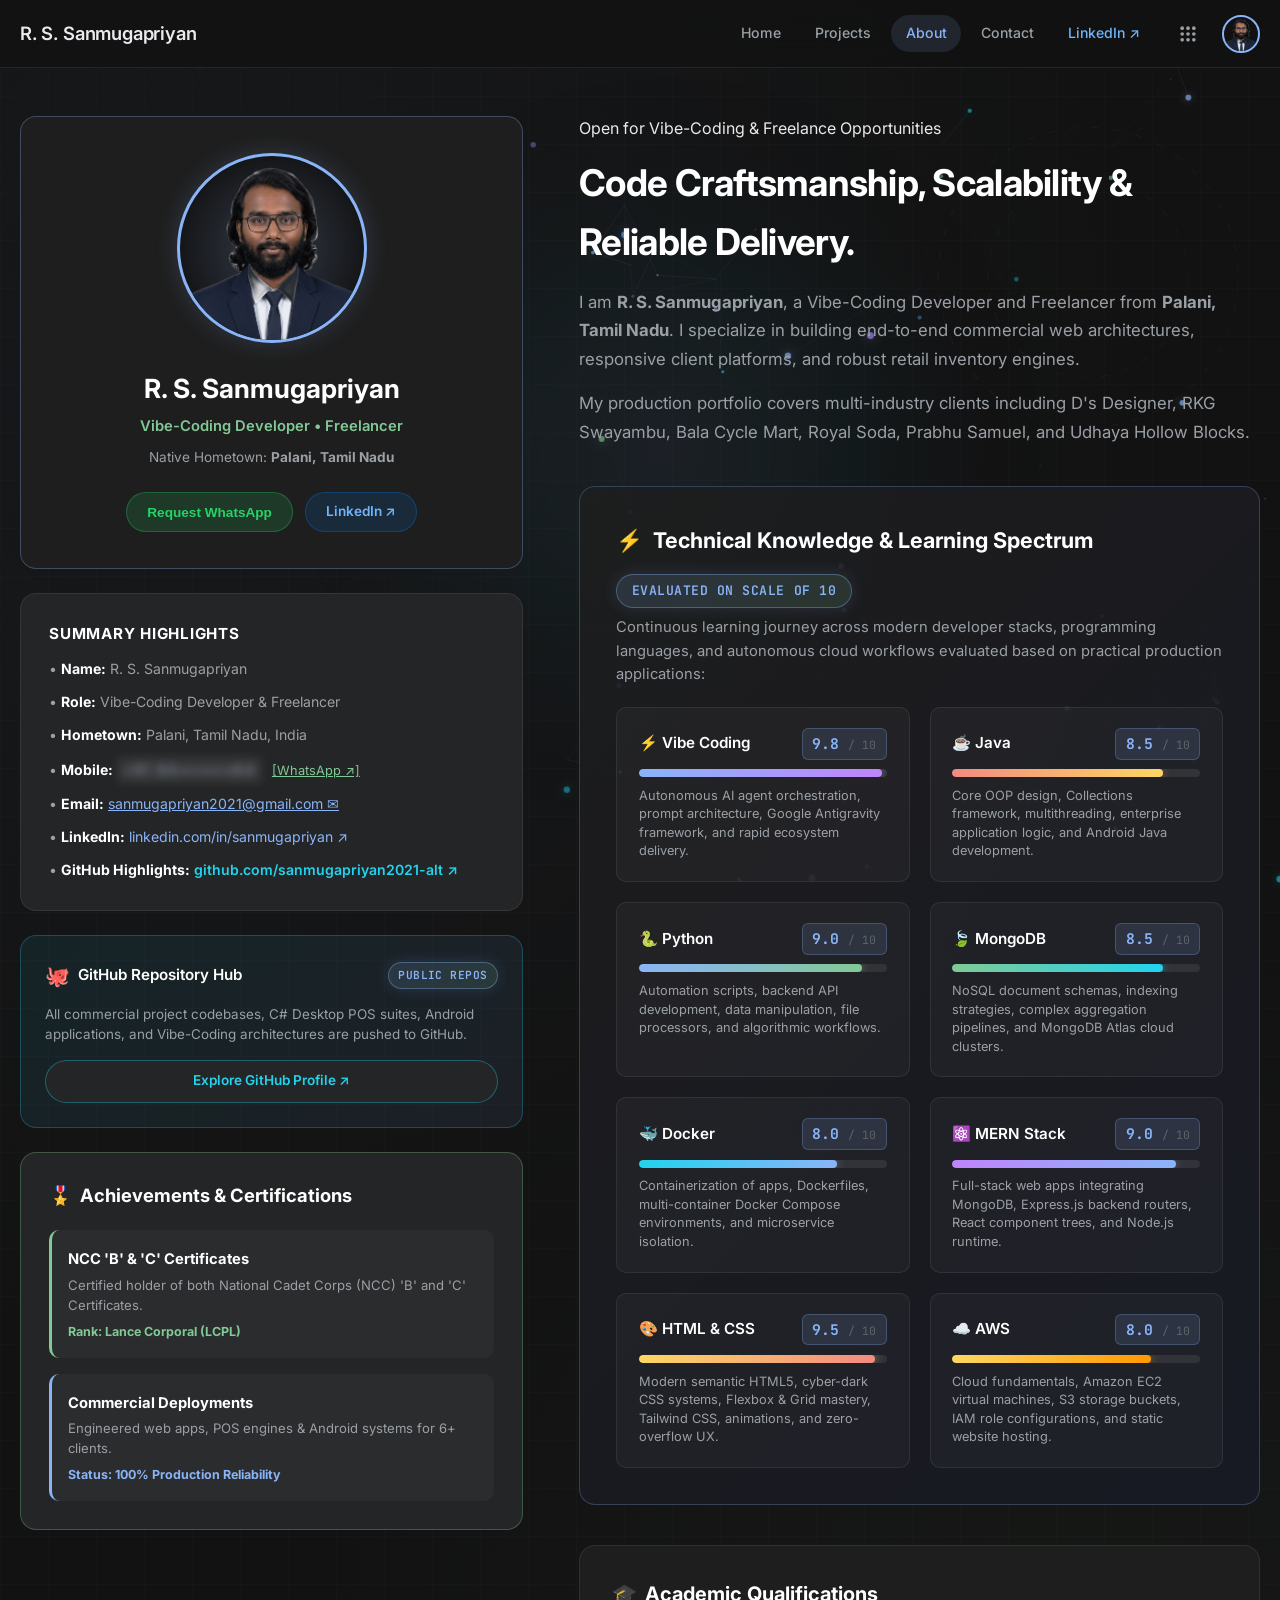
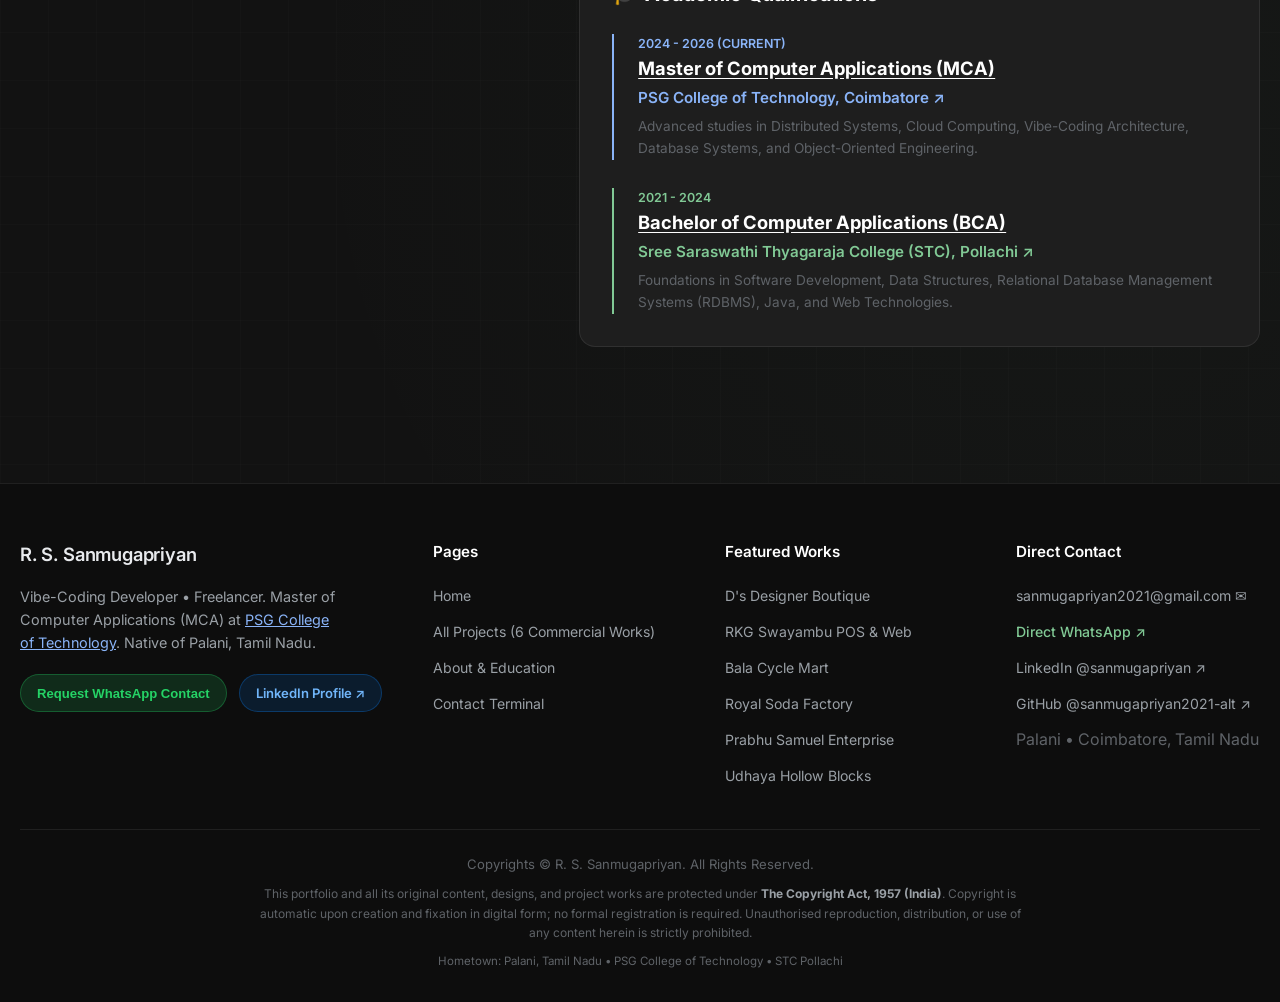
==== commit e8ccb4ea: "Hide and blur phone numbers for privacy, add 1-click direct WhatsApp & Gmail templates without modal" ====
--- a/about.html
+++ b/about.html
@@ -143,7 +143,7 @@
         </div>
 
         <div style="display: flex; justify-content: center; gap: 0.75rem; margin-top: 1.5rem; flex-wrap: wrap;">
-          <button class="g-btn g-btn-whatsapp trigger-wa-access" style="padding: 0.5rem 1.25rem; font-size: 0.85rem;">
+          <button class="g-btn g-btn-whatsapp trigger-wa-access" href="https://wa.me/918438539264?text=Hello%20R.%20S.%20Sanmugapriyan%2C%20I%20visited%20your%20portfolio%20and%20would%20like%20to%20connect%20on%20WhatsApp." target="_blank" rel="noopener noreferrer" style="padding: 0.5rem 1.25rem; font-size: 0.85rem;">
             Request WhatsApp
           </button>
           <a href="https://www.linkedin.com/in/sanmugapriyan-sowndrapandian-443132261/" target="_blank" class="g-btn g-btn-linkedin" style="padding: 0.5rem 1.25rem; font-size: 0.85rem;">
@@ -160,8 +160,8 @@
           <li>&bull; <strong style="color: #fff;">Name:</strong> R. S. Sanmugapriyan</li>
           <li>&bull; <strong style="color: #fff;">Role:</strong> Vibe-Coding Developer &amp; Freelancer</li>
           <li>&bull; <strong style="color: #fff;">Hometown:</strong> Palani, Tamil Nadu, India</li>
-          <li>&bull; <strong style="color: #fff;">Mobile:</strong> +91 8438539264</li>
-          <li>&bull; <strong style="color: #fff;">Email:</strong> sanmugapriyan2021@gmail.com</li>
+          <li>&bull; <strong style="color: #fff;">Mobile:</strong> <span class="g-blurred-number">+91 84••••••64</span> <a href="https://wa.me/918438539264?text=Hello%20R.%20S.%20Sanmugapriyan%2C%20I%20visited%20your%20portfolio%20and%20would%20like%20to%20connect%20on%20WhatsApp." target="_blank" rel="noopener noreferrer" style="color: var(--g-green); font-size: 0.8rem; margin-left: 0.4rem; text-decoration: underline;">[WhatsApp ↗]</a></li>
+          <li>&bull; <strong style="color: #fff;">Email:</strong> <a href="mailto:sanmugapriyan2021@gmail.com?subject=Project%20Inquiry%20-%20R.%20S.%20Sanmugapriyan&body=Hello%20Sanmugapriyan%2C%0A%0AI%20explored%20your%20portfolio%20and%20would%20like%20to%20connect%20regarding%20a%20project%20inquiry.%0A%0ABest%20regards%2C" style="color: var(--g-blue); text-decoration: underline;">sanmugapriyan2021@gmail.com ✉</a></li>
           <li>&bull; <strong style="color: #fff;">LinkedIn:</strong> <a href="https://www.linkedin.com/in/sanmugapriyan-sowndrapandian-443132261/" target="_blank" rel="noopener noreferrer" style="color: var(--g-blue);">linkedin.com/in/sanmugapriyan ↗</a></li>
           <li>&bull; <strong style="color: #fff;">GitHub Highlights:</strong> <a href="https://github.com/sanmugapriyan2021-alt" target="_blank" rel="noopener noreferrer" style="color: #22d3ee; font-weight: 600;">github.com/sanmugapriyan2021-alt ↗</a></li>
         </ul>
@@ -181,6 +181,34 @@
         <a href="https://github.com/sanmugapriyan2021-alt" target="_blank" rel="noopener noreferrer" class="g-btn g-btn-tonal" style="width: 100%; justify-content: center; font-size: 0.85rem; padding: 0.6rem 1rem; border-color: rgba(34, 211, 238, 0.35); color: #22d3ee; font-weight: 600;">
           Explore GitHub Profile ↗
         </a>
+      </div>
+      <!-- Achievements & Certifications (Moved to Left Column) -->
+      <div class="g-card" style="padding: 1.75rem; background: var(--g-surface-elevated); border-color: rgba(129, 201, 149, 0.3);">
+        <h3 style="font-size: 1.15rem; color: #fff; margin-bottom: 1.25rem; display: flex; align-items: center; gap: 0.5rem;">
+          <span>🎖️</span> Achievements &amp; Certifications
+        </h3>
+
+        <div style="display: flex; flex-direction: column; gap: 1rem;">
+          <div style="background: rgba(255, 255, 255, 0.03); padding: 1rem; border-radius: var(--radius-sm); border-left: 3px solid var(--g-green);">
+            <strong style="color: #fff; font-size: 0.92rem;">NCC 'B' &amp; 'C' Certificates</strong>
+            <p style="color: var(--g-text-secondary); font-size: 0.82rem; margin-top: 0.25rem; line-height: 1.5;">
+              Certified holder of both National Cadet Corps (NCC) 'B' and 'C' Certificates.
+            </p>
+            <div style="margin-top: 0.4rem; font-size: 0.78rem; color: var(--g-green); font-weight: 700;">
+              Rank: Lance Corporal (LCPL)
+            </div>
+          </div>
+
+          <div style="background: rgba(255, 255, 255, 0.03); padding: 1rem; border-radius: var(--radius-sm); border-left: 3px solid var(--g-blue);">
+            <strong style="color: #fff; font-size: 0.92rem;">Commercial Deployments</strong>
+            <p style="color: var(--g-text-secondary); font-size: 0.82rem; margin-top: 0.25rem; line-height: 1.5;">
+              Engineered web apps, POS engines &amp; Android systems for 6+ clients.
+            </p>
+            <div style="margin-top: 0.4rem; font-size: 0.78rem; color: var(--g-blue); font-weight: 700;">
+              Status: 100% Production Reliability
+            </div>
+          </div>
+        </div>
       </div>
     </div>
 
@@ -361,33 +389,7 @@
         </div>
       </div>
 
-      <!-- Achievements & Certifications (NCC Placed Here Only as LCPL) -->
-      <div class="g-card" style="padding: 2rem;">
-        <h3 style="font-size: 1.25rem; color: #fff; margin-bottom: 1.5rem; display: flex; align-items: center; gap: 0.5rem;">
-          <span>🎖️</span> Achievements &amp; Certifications
-        </h3>
-
-        <div style="display: grid; grid-template-columns: repeat(auto-fit, minmax(240px, 1fr)); gap: 1rem;">
-          <div style="background: var(--g-surface-elevated); padding: 1.25rem; border-radius: var(--radius-sm); border: 1px solid var(--g-border);">
-            <strong style="color: #fff; font-size: 0.95rem;">NCC 'B' &amp; 'C' Certificates</strong>
-            <p style="color: var(--g-text-secondary); font-size: 0.85rem; margin-top: 0.35rem;">
-              Certified holder of both National Cadet Corps (NCC) 'B' and 'C' Certificates.
-            </p>
-            <div style="margin-top: 0.5rem; font-size: 0.78rem; color: var(--g-green); font-weight: 600;">
-              Rank: Lance Corporal (LCPL)
-            </div>
-          </div>
-
-          <div style="background: var(--g-surface-elevated); padding: 1.25rem; border-radius: var(--radius-sm); border: 1px solid var(--g-border);">
-            <strong style="color: #fff; font-size: 0.95rem;">Commercial Web Deployments</strong>
-            <p style="color: var(--g-text-secondary); font-size: 0.85rem; margin-top: 0.35rem;">
-              Delivered custom web applications, mobile boutique catalogs, and POS engines for 6+ production businesses.
-            </p>
-            <div style="margin-top: 0.5rem; font-size: 0.78rem; color: var(--g-blue); font-weight: 600;">
-              Status: 100% Production Reliability
-            </div>
-          </div>
-        </div>
+      
       </div>
     </div>
   </div>
@@ -404,7 +406,7 @@
         Vibe-Coding Developer &bull; Freelancer. Master of Computer Applications (MCA) at <a href="https://www.psgtech.edu/" target="_blank" style="color: var(--g-blue); text-decoration: underline;">PSG College of Technology</a>. Native of Palani, Tamil Nadu.
       </p>
       <div style="margin-top: 1.25rem; display: flex; gap: 0.75rem; flex-wrap: wrap;">
-        <button class="g-btn g-btn-whatsapp trigger-wa-access" style="padding: 0.45rem 1rem; font-size: 0.82rem;">
+        <button class="g-btn g-btn-whatsapp trigger-wa-access" href="https://wa.me/918438539264?text=Hello%20R.%20S.%20Sanmugapriyan%2C%20I%20visited%20your%20portfolio%20and%20would%20like%20to%20connect%20on%20WhatsApp." target="_blank" rel="noopener noreferrer" style="padding: 0.45rem 1rem; font-size: 0.82rem;">
           Request WhatsApp Contact
         </button>
         <a href="https://www.linkedin.com/in/sanmugapriyan-sowndrapandian-443132261/" target="_blank" class="g-btn g-btn-linkedin" style="padding: 0.45rem 1rem; font-size: 0.82rem;">
@@ -438,8 +440,8 @@
     <div class="g-footer-col">
       <h4>Direct Contact</h4>
       <ul class="g-footer-links">
-        <li><a href="mailto:sanmugapriyan2021@gmail.com">sanmugapriyan2021@gmail.com</a></li>
-        <li><a href="tel:+918438539264">+91 8438539264</a></li>
+        <li><a href="mailto:sanmugapriyan2021@gmail.com?subject=Project%20Inquiry%20-%20R.%20S.%20Sanmugapriyan&body=Hello%20Sanmugapriyan%2C%0A%0AI%20explored%20your%20portfolio%20and%20would%20like%20to%20connect%20regarding%20a%20project%20inquiry.%0A%0ABest%20regards%2C">sanmugapriyan2021@gmail.com ✉</a></li>
+        <li><a href="https://wa.me/918438539264?text=Hello%20R.%20S.%20Sanmugapriyan%2C%20I%20visited%20your%20portfolio%20and%20would%20like%20to%20connect%20with%20you%20on%20WhatsApp." target="_blank" rel="noopener noreferrer" style="color: var(--g-green); font-weight: 500;">Direct WhatsApp ↗</a></li>
         <li><a href="https://www.linkedin.com/in/sanmugapriyan-sowndrapandian-443132261/" target="_blank">LinkedIn @sanmugapriyan ↗</a></li>
         <li><a href="https://github.com/sanmugapriyan2021-alt" target="_blank">GitHub @sanmugapriyan2021-alt ↗</a></li>
         <li><span style="color: var(--g-text-tertiary);">Palani &bull; Coimbatore, Tamil Nadu</span></li>
@@ -459,49 +461,7 @@
   </div>
 </footer>
 
-<!-- GATED WHATSAPP ACCESS MODAL -->
-<div class="g-modal-overlay" id="waModal">
-  <div class="g-modal-box">
-    <button class="g-modal-close" id="closeWaModal">&times;</button>
-    <div id="waFormState">
-      <div style="display: flex; align-items: center; gap: 0.75rem; margin-bottom: 1rem;">
-        <span style="font-size: 2rem;">🔒</span>
-        <div>
-          <h3 style="color: #fff; font-size: 1.25rem;">Request WhatsApp Access</h3>
-          <p style="color: var(--g-text-secondary); font-size: 0.85rem;">To protect against automated scrapers, please enter your details to connect directly with R. S. Sanmugapriyan:</p>
-        </div>
-      </div>
-      <form id="waAccessForm" style="display: flex; flex-direction: column; gap: 1rem; margin-top: 1rem;">
-        <div>
-          <label style="display: block; font-size: 0.8rem; color: var(--g-text-secondary); margin-bottom: 0.35rem;">YOUR NAME</label>
-          <input type="text" id="waReqName" required placeholder="e.g. Anand Kumar" style="width: 100%; background: var(--g-surface-elevated); border: 1px solid var(--g-border); border-radius: var(--radius-sm); padding: 0.65rem 0.9rem; color: #fff; outline: none;">
-        </div>
-        <div>
-          <label style="display: block; font-size: 0.8rem; color: var(--g-text-secondary); margin-bottom: 0.35rem;">COMPANY / ORGANIZATION</label>
-          <input type="text" id="waReqOrg" required placeholder="e.g. Client / Recruiter" style="width: 100%; background: var(--g-surface-elevated); border: 1px solid var(--g-border); border-radius: var(--radius-sm); padding: 0.65rem 0.9rem; color: #fff; outline: none;">
-        </div>
-        <div>
-          <label style="display: block; font-size: 0.8rem; color: var(--g-text-secondary); margin-bottom: 0.35rem;">PROJECT PURPOSE</label>
-          <textarea id="waReqPurpose" rows="3" required placeholder="Briefly describe what you'd like to discuss..." style="width: 100%; background: var(--g-surface-elevated); border: 1px solid var(--g-border); border-radius: var(--radius-sm); padding: 0.65rem 0.9rem; color: #fff; outline: none;"></textarea>
-        </div>
-        <button type="submit" class="g-btn g-btn-whatsapp" style="justify-content: center; padding: 0.8rem;">
-          Submit &amp; Open WhatsApp (+91 8438539264)
-        </button>
-      </form>
-    </div>
-
-    <div id="waSuccessState" style="display: none; text-align: center; padding: 1rem 0;">
-      <div style="font-size: 3rem; margin-bottom: 0.75rem;">✅</div>
-      <h3 style="color: #fff; font-size: 1.35rem; margin-bottom: 0.5rem;">Access Approved</h3>
-      <p style="color: var(--g-text-secondary); font-size: 0.92rem; margin-bottom: 1.5rem;">
-        You can now chat directly with <strong>R. S. Sanmugapriyan</strong> (+91 8438539264).
-      </p>
-      <a href="#" id="waDirectLink" target="_blank" class="g-btn g-btn-whatsapp" style="padding: 0.85rem 1.75rem; font-size: 0.95rem;">
-        Open Direct WhatsApp Chat ↗
-      </a>
-    </div>
-  </div>
-</div>
+
 
 
 <script src="js/main.js"></script>
--- a/css/style.css
+++ b/css/style.css
@@ -1309,3 +1309,113 @@
     gap: 0.6rem;
   }
 }
+
+/* ========================================================
+   ENHANCED HIGH-CONTRAST & PRIVACY STYLES
+   ======================================================== */
+.g-blurred-number {
+  filter: blur(4px);
+  user-select: none;
+  display: inline-block;
+  background: rgba(255, 255, 255, 0.08);
+  padding: 0.1rem 0.4rem;
+  border-radius: 4px;
+  color: #94a3b8;
+  letter-spacing: 0.1em;
+  transition: filter 0.3s ease;
+}
+
+.g-blurred-number:hover {
+  filter: blur(2px);
+}
+
+/* SOLID OPAQUE WAFFLE MENU & SCRIM */
+.g-waffle-backdrop {
+  position: fixed;
+  top: 0;
+  left: 0;
+  width: 100vw;
+  height: 100vh;
+  background: rgba(0, 0, 0, 0.65);
+  backdrop-filter: blur(4px);
+  -webkit-backdrop-filter: blur(4px);
+  z-index: 2100;
+  display: none;
+}
+
+.g-waffle-backdrop.show {
+  display: block;
+}
+
+.g-waffle-menu {
+  position: absolute;
+  top: 54px;
+  right: 0;
+  width: 325px;
+  max-width: calc(100vw - 20px);
+  background: #121622 !important; /* 100% SOLID OPAQUE DARK CYBER */
+  border: 1.5px solid rgba(138, 180, 248, 0.45);
+  border-radius: var(--radius-md);
+  padding: 1.15rem;
+  box-shadow: 0 18px 50px rgba(0, 0, 0, 0.95), 0 0 25px rgba(138, 180, 248, 0.25);
+  display: none;
+  grid-template-columns: repeat(3, 1fr);
+  gap: 0.75rem;
+  z-index: 2200 !important;
+}
+
+.g-waffle-menu.show {
+  display: grid;
+}
+
+.g-app-tile {
+  background: rgba(255, 255, 255, 0.03);
+  border: 1px solid rgba(255, 255, 255, 0.08);
+  border-radius: var(--radius-sm);
+  padding: 0.75rem 0.35rem;
+  display: flex;
+  flex-direction: column;
+  align-items: center;
+  gap: 0.45rem;
+  color: #f1f5f9;
+  text-decoration: none;
+  font-size: 0.76rem;
+  font-weight: 500;
+  transition: all 0.2s ease;
+}
+
+.g-app-tile:hover {
+  background: rgba(138, 180, 248, 0.12);
+  border-color: var(--g-blue);
+  transform: translateY(-2px);
+  color: #fff;
+}
+
+.g-app-tile .tile-icon {
+  width: 44px;
+  height: 44px;
+  border-radius: 10px;
+  display: flex;
+  align-items: center;
+  justify-content: center;
+  background: #0a0d14;
+  border: 1px solid rgba(255, 255, 255, 0.12);
+  overflow: hidden;
+  padding: 2px;
+}
+
+.g-app-tile .tile-icon img {
+  width: 100%;
+  height: 100%;
+  object-fit: contain;
+  border-radius: 8px;
+}
+
+/* HIGH CONTRAST TEXT REFINEMENTS */
+.g-hero-desc, .g-section-subtitle, .g-card-desc {
+  color: #cbd5e1 !important; /* brighter, high-contrast readable slate */
+}
+
+h1, h2, h3, h4, .g-hero-title, .g-section-title, .g-card-title {
+  color: #ffffff !important;
+}
